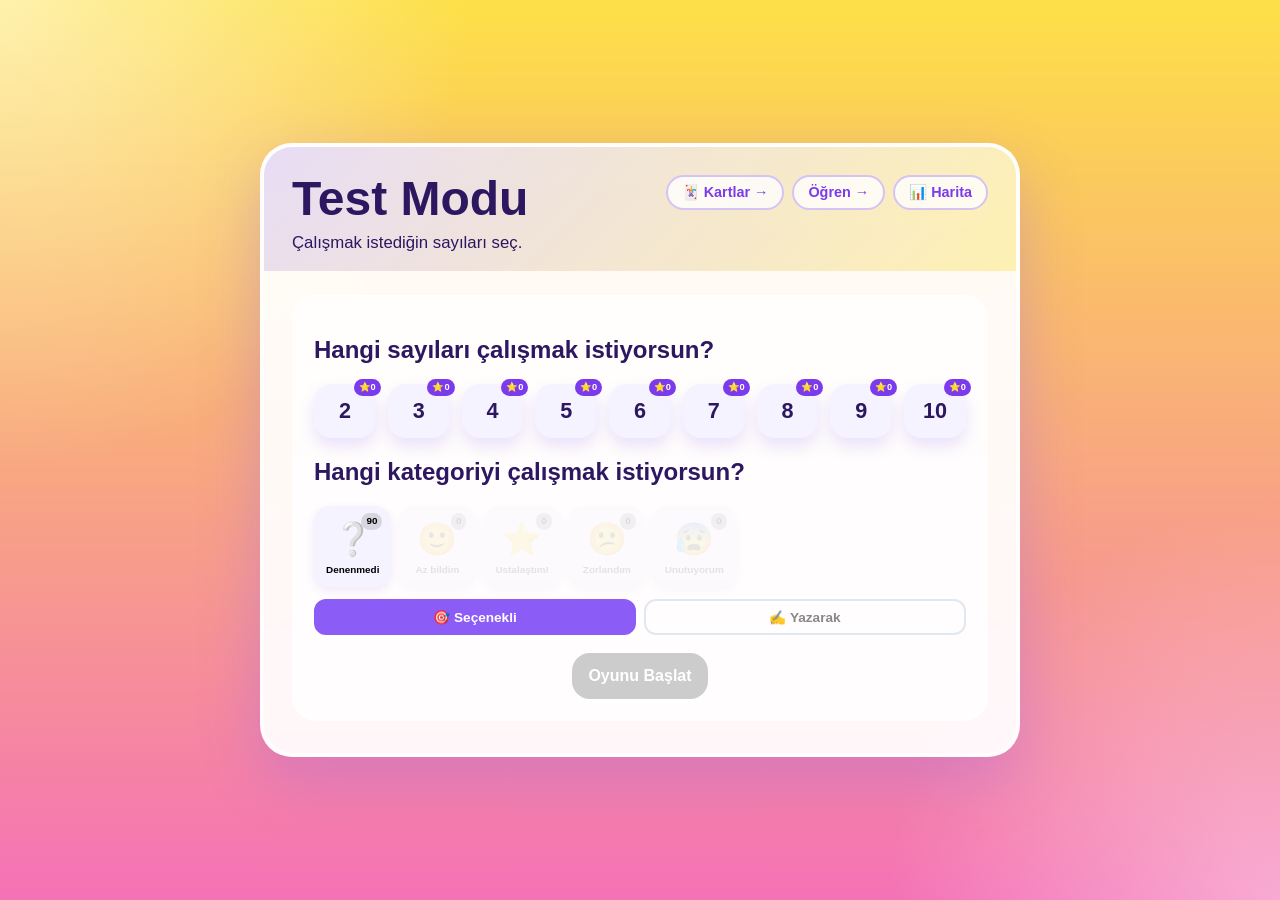
==== index.html @ b1fe1b0a "change order of nav." ====
<!DOCTYPE html>
<html lang="tr">
<head>
  <meta charset="UTF-8">
  <meta name="viewport" content="width=device-width, initial-scale=1.0">
  <title>Çarpım Tablosu</title>
  <style>
    :root {
      --bg-top: #fde047;
      --bg-bottom: #f472b6;
      --card: rgba(255, 255, 255, 0.93);
      --text: #2d1760;
      --accent: #8b5cf6;
      --accent-strong: #7c3aed;
      --success: #16a34a;
      --error: #dc2626;
      --shadow: 0 22px 60px rgba(139, 92, 246, 0.30);
    }

    * { box-sizing: border-box; }

    body {
      margin: 0;
      min-height: 100vh;
      font-family: "Trebuchet MS", "Comic Sans MS", sans-serif;
      color: var(--text);
      background:
        radial-gradient(circle at top left, rgba(255,255,255,0.55), transparent 30%),
        radial-gradient(circle at bottom right, rgba(255,255,255,0.4), transparent 25%),
        linear-gradient(180deg, var(--bg-top), var(--bg-bottom));
      display: grid;
      place-items: center;
      padding: 24px;
    }

    .game {
      width: min(100%, 760px);
      background: var(--card);
      border: 4px solid rgba(255,255,255,0.7);
      border-radius: 32px;
      box-shadow: var(--shadow);
      overflow: hidden;
      backdrop-filter: blur(8px);
    }

    .hero {
      padding: 28px 28px 18px;
      background: linear-gradient(135deg, rgba(139,92,246,0.20), rgba(253,224,71,0.38));
    }

    h1 { margin: 0; font-size: clamp(2rem, 4vw, 3rem); line-height: 1; }

    .subtitle { margin: 10px 0 0; font-size: 1.05rem; }

    .content { padding: 24px 28px 32px; display: grid; gap: 20px; }

    .panel {
      background: rgba(255,255,255,0.75);
      border-radius: 24px;
      padding: 22px;
      box-shadow: inset 0 1px 0 rgba(255,255,255,0.9);
    }

    .choices {
      display: grid;
      grid-template-columns: repeat(auto-fit, minmax(58px, 1fr));
      gap: 12px;
      margin-top: 16px;
    }

    button { font: inherit; }

    .number-btn, .primary-btn, .choice-btn {
      border: 0;
      border-radius: 18px;
      padding: 14px 16px;
      cursor: pointer;
      transition: transform 140ms ease, box-shadow 140ms ease, background 140ms ease;
    }

    .number-btn {
      background: #f5f3ff;
      color: var(--text);
      font-size: 1.35rem;
      font-weight: 700;
      box-shadow: 0 8px 16px rgba(139,92,246,0.18);
      position: relative;
    }
    .mbadge {
      position: absolute;
      top: -5px; right: -5px;
      background: #7c3aed;
      color: white;
      font-size: 0.58rem;
      font-weight: 800;
      border-radius: 999px;
      padding: 2px 5px;
      line-height: 1.4;
    }

    .number-btn:hover, .number-btn:focus-visible,
    .primary-btn:hover, .primary-btn:focus-visible {
      transform: translateY(-2px);
      box-shadow: 0 12px 24px rgba(139,92,246,0.22);
      outline: none;
    }

    .number-btn.active { background: var(--accent); color: white; }

    .primary-btn {
      background: var(--accent);
      color: white;
      font-weight: 700;
    }

    .primary-btn:disabled {
      background: #ccc;
      cursor: not-allowed;
      transform: none;
      box-shadow: none;
    }

    /* --- quiz top bar --- */
    .quiz-top {
      display: flex;
      justify-content: space-between;
      gap: 10px;
      flex-wrap: wrap;
      align-items: center;
    }

    .pill {
      background: #f5f3ff;
      border-radius: 999px;
      padding: 8px 14px;
      font-weight: 700;
    }

    .pill.timer-urgent { background: #ffd1d1; color: var(--error); }

    /* --- question --- */
    .question {
      font-size: clamp(2.4rem, 8vw, 4.4rem);
      text-align: center;
      font-weight: 800;
      margin: 18px 0 10px;
      letter-spacing: 0.04em;
    }

    /* --- multiple choice buttons --- */
    .mc-grid {
      display: grid;
      grid-template-columns: repeat(3, 1fr);
      gap: 14px;
      margin-top: 14px;
    }

    .choice-btn {
      background: #f5f3ff;
      color: var(--text);
      font-size: 1.6rem;
      font-weight: 800;
      text-align: center;
      box-shadow: 0 8px 20px rgba(139,92,246,0.15);
      padding: 22px 10px;
    }

    .choice-btn:hover:not(:disabled), .choice-btn:focus-visible:not(:disabled) {
      transform: translateY(-3px);
      box-shadow: 0 14px 28px rgba(139,92,246,0.22);
      outline: none;
      background: #ede9fe;
    }

    .choice-btn:disabled { cursor: default; }

    .choice-btn.correct { background: #dcfce7; color: #15803d; }
    .choice-btn.wrong   { background: #fee2e2; color: var(--error); }
    .choice-btn.reveal  { background: #dcfce7; color: #15803d; }

    /* --- feedback --- */
    .feedback {
      min-height: 2rem;
      text-align: center;
      font-size: 1.15rem;
      font-weight: 700;
      margin-top: 14px;
    }
    .feedback.success { color: var(--success); }
    .feedback.error   { color: var(--error); }

    /* --- summary --- */
    .summary { text-align: center; }
    .summary strong { font-size: 1.3rem; }

    .answer-row {
      display: flex;
      gap: 12px;
      flex-wrap: wrap;
      justify-content: center;
      margin-top: 18px;
    }

    /* ── emoji preset buttons ── */
    .emoji-presets {
      display: flex;
      flex-wrap: wrap;
      gap: 8px;
      margin-top: 14px;
    }
    .emoji-preset-btn {
      position: relative;
      border: 2px solid transparent;
      border-radius: 16px;
      padding: 12px 10px 9px;
      min-width: 76px;
      background: #f5f3ff;
      cursor: pointer;
      font-weight: 700;
      display: flex;
      flex-direction: column;
      align-items: center;
      gap: 0;
      transition: transform 130ms, border-color 130ms;
      box-shadow: 0 4px 10px rgba(139,92,246,0.12);
    }
    .emoji-preset-btn:not(:disabled):hover { transform: translateY(-2px); border-color: var(--accent); }
    .emoji-preset-btn:disabled { opacity: 0.35; cursor: not-allowed; }
    .emoji-preset-btn.active { background: var(--accent); color: white; }
    .preset-emoji { font-size: 2rem; line-height: 1.2; display: block; }
    .preset-label {
      font-size: 0.62rem;
      margin-top: 5px;
      text-align: center;
      line-height: 1.3;
      display: block;
    }
    .preset-count {
      position: absolute;
      top: 5px; right: 7px;
      font-size: 0.62rem;
      font-weight: 800;
      background: rgba(0,0,0,0.12);
      border-radius: 999px;
      padding: 1px 5px;
      line-height: 1.5;
    }

    .hidden { display: none; }

.hero-top {
      display: flex;
      justify-content: space-between;
      align-items: flex-start;
      gap: 12px;
    }

    @media (max-width: 640px) {
      body { padding: 12px; }
      .hero, .content { padding-left: 14px; padding-right: 14px; }
      .hero { padding-top: 18px; padding-bottom: 12px; }
      .panel { padding: 14px; }
      .mc-grid { gap: 8px; }
      .choice-btn { font-size: 1.2rem; padding: 14px 6px; }
      .pill { padding: 6px 10px; font-size: 0.85rem; }
      .question { margin: 12px 0 8px; }

    }

    @media (max-width: 400px) {
      .hero-top { flex-wrap: wrap; gap: 8px; }
      h1 { font-size: 1.8rem; }
      .choice-btn { font-size: 1rem; padding: 12px 4px; }
      .number-btn { font-size: 1.1rem; padding: 11px 10px; }
    }

    .input-mode-bar { display: flex; gap: 8px; margin-top: 12px; }
    .mode-btn {
      flex: 1; padding: 8px 10px; border: 2px solid #e2e8f0; border-radius: 12px;
      background: transparent; font: inherit; font-size: 0.85rem; font-weight: 700;
      color: #888; cursor: pointer;
      transition: border-color 130ms, color 130ms, background 130ms;
    }
    .mode-btn:hover  { border-color: var(--accent); color: var(--accent); }
    .mode-btn.active { border-color: var(--accent); color: #fff; background: var(--accent); }

    .number-entry { display: flex; gap: 10px; margin-top: 14px; justify-content: center; align-items: center; }
    .number-entry.hidden { display: none; }
    .answer-input {
      width: 110px; font: inherit; font-size: 2rem; font-weight: 800;
      text-align: center; border: 3px solid #e2e8f0; border-radius: 16px;
      padding: 12px 8px; outline: none; transition: border-color 130ms;
    }
    .answer-input:focus   { border-color: var(--accent); }
    .answer-input.correct { border-color: #16a34a; background: #dcfce7; color: #15803d; }
    .answer-input.wrong   { border-color: #dc2626; background: #fee2e2; color: #dc2626; }
  </style>
</head>
<body>
  <main class="game">
    <section class="hero">
      <div class="hero-top">
        <h1>Test Modu</h1>
        <div style="display:flex;gap:8px">
          <a href="flashcard.html" style="font:inherit;font-size:0.9rem;font-weight:700;color:#7c3aed;background:rgba(255,255,255,0.78);border:2px solid rgba(139,92,246,0.35);border-radius:999px;padding:7px 14px;text-decoration:none;white-space:nowrap;">🃏 Kartlar →</a>
          <a href="learn.html"     style="font:inherit;font-size:0.9rem;font-weight:700;color:#7c3aed;background:rgba(255,255,255,0.78);border:2px solid rgba(139,92,246,0.35);border-radius:999px;padding:7px 14px;text-decoration:none;white-space:nowrap;">Öğren →</a>
          <a href="dashboard.html" style="font:inherit;font-size:0.9rem;font-weight:700;color:#7c3aed;background:rgba(255,255,255,0.78);border:2px solid rgba(139,92,246,0.35);border-radius:999px;padding:7px 14px;text-decoration:none;white-space:nowrap;">📊 Harita</a>
        </div>
      </div>
      <p class="subtitle">Çalışmak istediğin sayıları seç.</p>
    </section>

    <section class="content">
      <!-- Setup -->
      <section class="panel" id="setup-panel">
        <h2>Hangi sayıları çalışmak istiyorsun?</h2>
        <div class="choices" id="number-choices" aria-label="2'den 10'a kadar sayılar"></div>
        <h2>Hangi kategoriyi çalışmak istiyorsun?</h2>
        <div class="emoji-presets" id="emoji-presets"></div>
        <div class="input-mode-bar">
          <button class="mode-btn active" id="mode-mc"   type="button">🎯 Seçenekli</button>
          <button class="mode-btn"        id="mode-type" type="button">✍️ Yazarak</button>
        </div>
        <div class="answer-row">
          <button class="primary-btn" id="start-btn" type="button" disabled>Oyunu Başlat</button>
        </div>
      </section>

      <!-- Quiz -->
      <section class="panel hidden" id="quiz-panel">
        <div class="quiz-top">
          <div class="pill" id="timer-pill">⏱ 60s</div>
          <div class="pill" id="answered-pill">Cevaplanan: 0</div>
          <div class="pill" id="score-pill">Puan: 0</div>
        </div>

        <div class="question" id="question-text"></div>

        <div class="mc-grid" id="mc-grid"></div>
        <div class="number-entry hidden" id="number-entry">
          <input type="number" id="answer-input" class="answer-input" min="1" max="100" autocomplete="off">
          <button type="button" class="primary-btn" id="submit-answer-btn">Gönder →</button>
        </div>

        <div class="feedback" id="feedback"></div>
      </section>

      <!-- Summary -->
      <section class="panel summary hidden" id="summary-panel">
        <p><strong id="summary-text"></strong></p>
        <p id="summary-detail"></p>
        <div class="answer-row">
          <button class="primary-btn" id="play-again-btn" type="button">Tekrar Oyna</button>
        </div>
      </section>
    </section>
  </main>

  <script>
    const numberChoices  = document.getElementById("number-choices");
    const startButton    = document.getElementById("start-btn");
    const playAgainButton = document.getElementById("play-again-btn");
    const setupPanel     = document.getElementById("setup-panel");
    const quizPanel      = document.getElementById("quiz-panel");
    const summaryPanel   = document.getElementById("summary-panel");
    const timerPill      = document.getElementById("timer-pill");
    const answeredPill   = document.getElementById("answered-pill");
    const scorePill      = document.getElementById("score-pill");
    const questionText   = document.getElementById("question-text");
    const mcGrid         = document.getElementById("mc-grid");
    const feedback       = document.getElementById("feedback");
    const summaryText     = document.getElementById("summary-text");
    const summaryDetail   = document.getElementById("summary-detail");
    const modeMC          = document.getElementById("mode-mc");
    const modeType        = document.getElementById("mode-type");
    const numberEntry     = document.getElementById("number-entry");
    const answerInput     = document.getElementById("answer-input");
    const submitAnswerBtn = document.getElementById("submit-answer-btn");

    const STORAGE_KEY = "multiply_exam_states";
    const STATE_EMOJI  = { n: "❔", lg: "🙂", dg: "⭐", or: "😕", rd: "😰" };
    const STATE_LABEL  = { n: "Denenmedi", lg: "Az bildim", dg: "Ustalaştım!", or: "Zorlandım", rd: "Unutuyorum" };
    function loadData() {
      try { return JSON.parse(localStorage.getItem(STORAGE_KEY)) || {}; }
      catch { return {}; }
    }
    function saveData(d) { localStorage.setItem(STORAGE_KEY, JSON.stringify(d)); }
    function stateKey(n, m) { return `${n}_${m}`; }
    function getState(d, n, m) { return d[stateKey(n, m)] || "n"; }
    function nextState(current, isCorrect) {
      if (isCorrect) {
        if (current === "dg") return "dg";
        if (current === "lg") return "dg";
        return "lg";
      } else {
        if (current === "or" || current === "rd") return "rd";
        return "or";
      }
    }

    const TIME_PER_QUESTION = 3;
    const selectedNumbers = new Set();
    let filterStates = new Set();
    let answered = 0;
    let correct = 0;
    let timeLeft = 0;
    let timerInterval = null;
    let examActive = false;
    let locked = false;
    let questionPool = [];
    let sessionFacts = [];
    let sessionCorrectKeys = new Set();
    let currentQuestion = null;
    let inputMode = "mc";

    function masteredCount() {
      const d = loadData();
      let c = 0;
      for (let n = 2; n <= 10; n++)
        for (let m = 1; m <= 10; m++)
          if (getState(d, n, m) === "dg") c++;
      return c;
    }

    function updateScorePill() {
      scorePill.textContent = `⭐ ${sessionCorrectKeys.size} / ${sessionFacts.length}`;
    }

    // ── setup buttons ────────────────────────────────────────────────────────

    function buildChoiceButtons() {
      numberChoices.innerHTML = "";
      const d = loadData();
      for (let n = 2; n <= 10; n++) {
        const btn = document.createElement("button");
        btn.type = "button";
        btn.className = "number-btn";
        btn.dataset.number = n;

        let mastered = 0;
        for (let m = 1; m <= 10; m++)
          if (getState(d, n, m) === "dg") mastered++;

        btn.appendChild(document.createTextNode(n));
        const badge = document.createElement("span");
        badge.className = "mbadge";
        badge.textContent = `⭐${mastered}`;
        btn.appendChild(badge);

        btn.addEventListener("click", () => {
          if (selectedNumbers.has(n)) selectedNumbers.delete(n);
          else selectedNumbers.add(n);
          btn.classList.toggle("active", selectedNumbers.has(n));
          startButton.disabled = selectedNumbers.size === 0 && filterStates.size === 0;
          buildEmojiPresets();
        });
        numberChoices.appendChild(btn);
      }
    }

    function buildEmojiPresets() {
      const container = document.getElementById("emoji-presets");
      const d = loadData();
      container.innerHTML = "";
      const numsToCount = selectedNumbers.size > 0 ? [...selectedNumbers] : [2,3,4,5,6,7,8,9,10];
      ["n","lg","dg","or","rd"].forEach(state => {
        let count = 0;
        for (const n of numsToCount)
          for (let m = 1; m <= 10; m++)
            if (getState(d, n, m) === state) count++;
        const btn = document.createElement("button");
        btn.type = "button";
        btn.className = "emoji-preset-btn";
        btn.disabled = count === 0;
        if (filterStates.has(state)) btn.classList.add("active");
        btn.innerHTML = `<span class="preset-count">${count}</span><span class="preset-emoji">${STATE_EMOJI[state]}</span><span class="preset-label">${STATE_LABEL[state]}</span>`;
        btn.addEventListener("click", () => {
          if (filterStates.has(state)) filterStates.delete(state);
          else filterStates.add(state);
          startButton.disabled = selectedNumbers.size === 0 && filterStates.size === 0;
          buildEmojiPresets();
        });
        container.appendChild(btn);
      });
    }

    // ── question helpers ─────────────────────────────────────────────────────

    function shuffle(arr) {
      const a = [...arr];
      for (let i = a.length - 1; i > 0; i--) {
        const j = Math.floor(Math.random() * (i + 1));
        [a[i], a[j]] = [a[j], a[i]];
      }
      return a;
    }

    function buildPool() {
      const d = loadData();
      const pool = [];
      for (let n = 2; n <= 10; n++) {
        if (selectedNumbers.size > 0 && !selectedNumbers.has(n)) continue;
        for (let m = 1; m <= 10; m++) {
          const st = getState(d, n, m);
          if (filterStates.size > 0 && !filterStates.has(st)) continue;
          pool.push({ factorA: n, factorB: m, answer: n * m });
        }
      }
      return shuffle(pool);
    }

    function generateChoices(correct) {
      const offsets = shuffle([-7,-6,-5,-4,-3,-2,-1,1,2,3,4,5,6,7]);
      const wrong = [];
      for (const offset of offsets) {
        const candidate = correct + offset;
        if (candidate > 0 && candidate !== correct && !wrong.includes(candidate)) {
          wrong.push(candidate);
          if (wrong.length === 2) break;
        }
      }
      return shuffle([correct, ...wrong]);
    }

    function nextQuestion() {
      if (!examActive) return;

      if (questionPool.length === 0) {
        endGame(true);
        return;
      }

      locked = false;
      feedback.textContent = "";
      feedback.className = "feedback";

      const idx = Math.floor(Math.random() * questionPool.length);
      currentQuestion = questionPool[idx];

      questionText.textContent = `${currentQuestion.factorA} × ${currentQuestion.factorB} = ?`;

      if (inputMode === "mc") {
        numberEntry.classList.add("hidden");
        mcGrid.classList.remove("hidden");
        const choices = generateChoices(currentQuestion.answer);
        mcGrid.innerHTML = "";
        choices.forEach(value => {
          const btn = document.createElement("button");
          btn.type = "button";
          btn.className = "choice-btn";
          btn.textContent = value;
          btn.addEventListener("click", () => handleChoice(btn, value));
          mcGrid.appendChild(btn);
        });
      } else {
        mcGrid.classList.add("hidden");
        numberEntry.classList.remove("hidden");
        answerInput.value = "";
        answerInput.className = "answer-input";
        answerInput.disabled = false;
        submitAnswerBtn.disabled = false;
        answerInput.focus();
      }
    }

    // ── answer handling ──────────────────────────────────────────────────────

    function submitAnswer() {
      const val = parseInt(answerInput.value, 10);
      if (isNaN(val) || answerInput.disabled) return;
      handleChoice(null, val);
    }
    submitAnswerBtn.addEventListener("click", submitAnswer);
    answerInput.addEventListener("keydown", e => { if (e.key === "Enter") submitAnswer(); });

    function playVictory() {
      const ctx    = new (window.AudioContext || window.webkitAudioContext)();
      const master = ctx.createGain();
      master.connect(ctx.destination);
      [261.63, 329.63, 392.00, 523.25].forEach((freq, i) => {
        const osc = ctx.createOscillator(), gain = ctx.createGain();
        osc.type = "sine"; osc.frequency.value = freq;
        osc.connect(gain); gain.connect(master);
        const t = ctx.currentTime + i * 0.13;
        gain.gain.setValueAtTime(0.28, t);
        gain.gain.exponentialRampToValueAtTime(0.001, t + 0.35);
        osc.start(t); osc.stop(t + 0.35);
      });
      [523.25, 659.25, 783.99].forEach(freq => {
        const osc = ctx.createOscillator(), gain = ctx.createGain();
        osc.type = "sine"; osc.frequency.value = freq;
        osc.connect(gain); gain.connect(master);
        const t = ctx.currentTime + 4 * 0.13;
        gain.gain.setValueAtTime(0.2, t);
        gain.gain.exponentialRampToValueAtTime(0.001, t + 0.9);
        osc.start(t); osc.stop(t + 0.9);
      });
    }

    function launchConfetti() {
      const canvas = document.createElement("canvas");
      canvas.style.cssText =
        "position:fixed;top:0;left:0;width:100%;height:100%;pointer-events:none;z-index:9999;";
      document.body.appendChild(canvas);
      canvas.width = window.innerWidth; canvas.height = window.innerHeight;
      const c = canvas.getContext("2d");
      const colors = ["#ff7a59","#ffd700","#ff4081","#7c4dff","#00bcd4","#ff9800","#2eaa82"];
      const particles = Array.from({ length: 140 }, () => ({
        x: Math.random() * canvas.width, y: -10 - Math.random() * 60,
        vx: (Math.random() - 0.5) * 5, vy: Math.random() * 3 + 2,
        color: colors[Math.floor(Math.random() * colors.length)],
        w: Math.random() * 10 + 5, h: Math.random() * 5 + 3,
        angle: Math.random() * Math.PI * 2, spin: (Math.random() - 0.5) * 0.18,
      }));
      const duration = 3200; let start = null;
      function frame(ts) {
        if (!start) start = ts;
        const elapsed = ts - start;
        c.clearRect(0, 0, canvas.width, canvas.height);
        particles.forEach(p => {
          p.x += p.vx; p.y += p.vy; p.vy += 0.06; p.angle += p.spin;
          c.save(); c.translate(p.x, p.y); c.rotate(p.angle);
          c.globalAlpha = Math.max(0, 1 - elapsed / duration);
          c.fillStyle = p.color;
          c.fillRect(-p.w / 2, -p.h / 2, p.w, p.h);
          c.restore();
        });
        if (elapsed < duration) requestAnimationFrame(frame);
        else canvas.remove();
      }
      requestAnimationFrame(frame);
    }

    function playFeedback(correct) {
      const ctx  = new (window.AudioContext || window.webkitAudioContext)();
      const gain = ctx.createGain();
      gain.connect(ctx.destination);

      if (correct) {
        // two ascending sine tones
        [523, 784].forEach((freq, i) => {
          const osc = ctx.createOscillator();
          osc.type = "sine";
          osc.frequency.value = freq;
          osc.connect(gain);
          gain.gain.setValueAtTime(0.25, ctx.currentTime + i * 0.12);
          gain.gain.exponentialRampToValueAtTime(0.001, ctx.currentTime + i * 0.12 + 0.22);
          osc.start(ctx.currentTime + i * 0.12);
          osc.stop(ctx.currentTime + i * 0.12 + 0.22);
        });
      } else {
        // descending sawtooth buzz
        const osc = ctx.createOscillator();
        osc.type = "sawtooth";
        osc.frequency.setValueAtTime(280, ctx.currentTime);
        osc.frequency.exponentialRampToValueAtTime(140, ctx.currentTime + 0.35);
        osc.connect(gain);
        gain.gain.setValueAtTime(0.18, ctx.currentTime);
        gain.gain.exponentialRampToValueAtTime(0.001, ctx.currentTime + 0.35);
        osc.start(ctx.currentTime);
        osc.stop(ctx.currentTime + 0.35);
      }
    }

    function handleChoice(btn, value) {
      if (!examActive || locked) return;
      locked = true;
      answered++;

      const allBtns = mcGrid.querySelectorAll(".choice-btn");
      if (inputMode === "mc") allBtns.forEach(b => b.disabled = true);
      else { answerInput.disabled = true; submitAnswerBtn.disabled = true; }

      const _d       = loadData();
      const _prev    = getState(_d, currentQuestion.factorA, currentQuestion.factorB);
      const _correct = value === currentQuestion.answer;
      const _next    = nextState(_prev, _correct);
      _d[stateKey(currentQuestion.factorA, currentQuestion.factorB)] = _next;
      saveData(_d);

      if (_correct) {
        correct++;
        sessionCorrectKeys.add(stateKey(currentQuestion.factorA, currentQuestion.factorB));
        questionPool = questionPool.filter(q => q !== currentQuestion);
        playFeedback(true);
        if (btn) btn.classList.add("correct");
        else answerInput.classList.add("correct");
        feedback.textContent = "Doğru!";
        feedback.className = "feedback success";
      } else {
        playFeedback(false);
        if (btn) {
          btn.classList.add("wrong");
          allBtns.forEach(b => {
            if (Number(b.textContent) === currentQuestion.answer) b.classList.add("reveal");
          });
        } else {
          answerInput.classList.add("wrong");
          answerInput.value = currentQuestion.answer;
        }
        feedback.textContent = `Yanlış! Doğru cevap: ${currentQuestion.answer}.`;
        feedback.className = "feedback error";
      }

      answeredPill.textContent = `Cevaplanan: ${answered}`;
      updateScorePill();

      if (_correct && questionPool.length === 0) {
        clearInterval(timerInterval);
        timerInterval = null;
        setTimeout(() => endGame(true), 900);
      } else {
        setTimeout(nextQuestion, 900);
      }
    }

    // ── timer ────────────────────────────────────────────────────────────────

    function startTimer() {
      updateTimerDisplay();
      clearInterval(timerInterval);
      timerInterval = setInterval(() => {
        timeLeft--;
        updateTimerDisplay();
        if (timeLeft <= 0) endGame(false);
      }, 1000);
    }

    function updateTimerDisplay() {
      timerPill.textContent = `⏱ ${Math.max(0, timeLeft)}s`;
      timerPill.classList.toggle("timer-urgent", timeLeft <= 10);
    }

    // ── game flow ────────────────────────────────────────────────────────────

    function startGame() {
      answered = 0;
      correct = 0;
      examActive = true;
      locked = false;
      questionPool = buildPool();
      sessionFacts = [...questionPool];
      sessionCorrectKeys = new Set();
      timeLeft = sessionFacts.length * TIME_PER_QUESTION;

      setupPanel.classList.add("hidden");
      summaryPanel.classList.add("hidden");
      quizPanel.classList.remove("hidden");

      updateScorePill();
      answeredPill.textContent = "Cevaplanan: 0";

      startTimer();
      nextQuestion();
    }

    function endGame(cleared = false) {
      if (!examActive && !cleared) return;
      examActive = false;
      clearInterval(timerInterval);
      timerInterval = null;
      locked = true;

      quizPanel.classList.add("hidden");
      summaryPanel.classList.remove("hidden");

      const sessionScore = sessionCorrectKeys.size;
      const total = sessionFacts.length;
      const wrong = answered - correct;
      summaryText.textContent = cleared
        ? `Tebrikler! ⭐ ${sessionScore} / ${total} doğru yaptın!`
        : `Süre doldu! ⭐ ${sessionScore} / ${total} doğru yaptın.`;
      summaryDetail.textContent =
        `${answered} soruyu cevapladın: ` +
        `${correct} doğru, ${wrong} yanlış.`;

      if (cleared) {
        playVictory();
        launchConfetti();
      }
    }

    modeMC  .addEventListener("click", () => { inputMode = "mc";   modeMC.classList.add("active");   modeType.classList.remove("active"); });
    modeType.addEventListener("click", () => { inputMode = "type"; modeType.classList.add("active"); modeMC.classList.remove("active");   });

    startButton.addEventListener("click", startGame);
    playAgainButton.addEventListener("click", () => {
      summaryPanel.classList.add("hidden");
      setupPanel.classList.remove("hidden");
      selectedNumbers.clear();
      filterStates.clear();
      startButton.disabled = true;
      buildChoiceButtons();
      buildEmojiPresets();
    });

    buildChoiceButtons();
    buildEmojiPresets();
  </script>
</body>
</html>
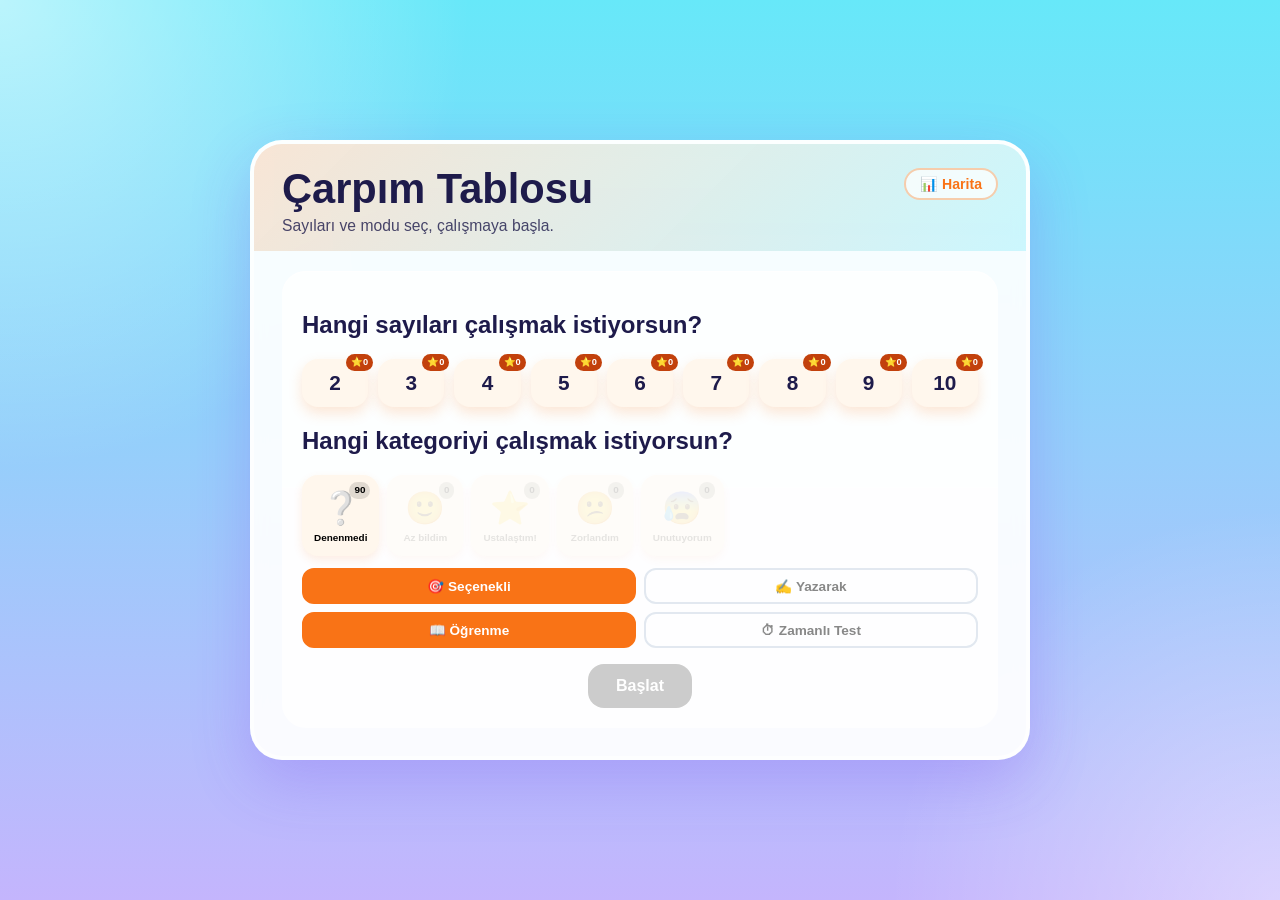
==== commit 32c0ac1e: "merge into single page" ====
--- a/index.html
+++ b/index.html
@@ -6,15 +6,14 @@
   <title>Çarpım Tablosu</title>
   <style>
     :root {
-      --bg-top: #fde047;
-      --bg-bottom: #f472b6;
-      --card: rgba(255, 255, 255, 0.93);
-      --text: #2d1760;
-      --accent: #8b5cf6;
-      --accent-strong: #7c3aed;
+      --bg-top: #67e8f9;
+      --bg-bottom: #c4b5fd;
+      --card: rgba(255,255,255,0.93);
+      --text: #1e1b4b;
+      --accent: #f97316;
+      --shadow: 0 22px 60px rgba(124,58,237,0.24);
       --success: #16a34a;
       --error: #dc2626;
-      --shadow: 0 22px 60px rgba(139, 92, 246, 0.30);
     }
 
     * { box-sizing: border-box; }
@@ -30,11 +29,13 @@
         linear-gradient(180deg, var(--bg-top), var(--bg-bottom));
       display: grid;
       place-items: center;
-      padding: 24px;
+      padding: 16px;
+      overflow-x: hidden;
     }
 
     .game {
-      width: min(100%, 760px);
+      width: min(100%, 780px);
+      max-width: 100%;
       background: var(--card);
       border: 4px solid rgba(255,255,255,0.7);
       border-radius: 32px;
@@ -44,235 +45,146 @@
     }
 
     .hero {
-      padding: 28px 28px 18px;
-      background: linear-gradient(135deg, rgba(139,92,246,0.20), rgba(253,224,71,0.38));
-    }
-
-    h1 { margin: 0; font-size: clamp(2rem, 4vw, 3rem); line-height: 1; }
-
-    .subtitle { margin: 10px 0 0; font-size: 1.05rem; }
-
-    .content { padding: 24px 28px 32px; display: grid; gap: 20px; }
+      padding: 24px 28px 16px;
+      background: linear-gradient(135deg, rgba(249,115,22,0.18), rgba(103,232,249,0.30));
+    }
+    .hero-top {
+      display: flex;
+      justify-content: space-between;
+      align-items: flex-start;
+      gap: 12px;
+    }
+    h1 { margin: 0; font-size: clamp(1.8rem, 4vw, 2.6rem); line-height: 1; }
+    .subtitle { margin: 8px 0 0; font-size: 0.98rem; opacity: 0.8; }
+    .nav-link {
+      font: inherit; font-size: 0.88rem; font-weight: 700;
+      color: var(--accent); background: rgba(255,255,255,0.75);
+      border: 2px solid rgba(249,115,22,0.35); border-radius: 999px;
+      padding: 6px 14px; text-decoration: none; white-space: nowrap;
+      transition: background 140ms;
+    }
+    .nav-link:hover { background: white; }
+
+    .content { padding: 20px 28px 28px; display: grid; gap: 16px; }
 
     .panel {
-      background: rgba(255,255,255,0.75);
+      background: rgba(255,255,255,0.78);
       border-radius: 24px;
-      padding: 22px;
+      padding: 20px;
       box-shadow: inset 0 1px 0 rgba(255,255,255,0.9);
     }
 
-    .choices {
+    .number-grid {
       display: grid;
       grid-template-columns: repeat(auto-fit, minmax(58px, 1fr));
-      gap: 12px;
-      margin-top: 16px;
-    }
-
+      gap: 10px;
+      margin-top: 14px;
+    }
     button { font: inherit; }
-
-    .number-btn, .primary-btn, .choice-btn {
-      border: 0;
-      border-radius: 18px;
-      padding: 14px 16px;
-      cursor: pointer;
-      transition: transform 140ms ease, box-shadow 140ms ease, background 140ms ease;
-    }
-
     .number-btn {
-      background: #f5f3ff;
-      color: var(--text);
-      font-size: 1.35rem;
-      font-weight: 700;
-      box-shadow: 0 8px 16px rgba(139,92,246,0.18);
-      position: relative;
-    }
+      border: 0; border-radius: 16px; padding: 12px 8px;
+      font-size: 1.3rem; font-weight: 700; background: #fff7ed;
+      color: var(--text); cursor: pointer; position: relative;
+      box-shadow: 0 6px 14px rgba(249,115,22,0.18);
+      transition: transform 130ms, box-shadow 130ms, background 130ms;
+    }
+    .number-btn:hover { transform: translateY(-2px); }
+    .number-btn.active { background: var(--accent); color: white; }
     .mbadge {
-      position: absolute;
-      top: -5px; right: -5px;
-      background: #7c3aed;
-      color: white;
-      font-size: 0.58rem;
-      font-weight: 800;
-      border-radius: 999px;
-      padding: 2px 5px;
-      line-height: 1.4;
-    }
-
-    .number-btn:hover, .number-btn:focus-visible,
-    .primary-btn:hover, .primary-btn:focus-visible {
-      transform: translateY(-2px);
-      box-shadow: 0 12px 24px rgba(139,92,246,0.22);
-      outline: none;
-    }
-
-    .number-btn.active { background: var(--accent); color: white; }
+      position: absolute; top: -5px; right: -5px;
+      background: #c2410c; color: white; font-size: 0.58rem;
+      font-weight: 800; border-radius: 999px; padding: 2px 5px; line-height: 1.4;
+    }
 
     .primary-btn {
-      background: var(--accent);
-      color: white;
-      font-weight: 700;
-    }
-
-    .primary-btn:disabled {
-      background: #ccc;
-      cursor: not-allowed;
-      transform: none;
-      box-shadow: none;
-    }
-
-    /* --- quiz top bar --- */
+      border: 0; border-radius: 16px; padding: 13px 28px;
+      background: var(--accent); color: white; font-weight: 700; cursor: pointer;
+      transition: transform 130ms, box-shadow 130ms;
+    }
+    .primary-btn:hover { transform: translateY(-2px); box-shadow: 0 10px 22px rgba(30,60,80,0.16); }
+    .primary-btn:disabled { background: #ccc; cursor: not-allowed; transform: none; box-shadow: none; }
+
+    .answer-row {
+      display: flex; gap: 12px; flex-wrap: wrap;
+      justify-content: center; margin-top: 16px;
+    }
+
+    .mult-table {
+      display: grid;
+      grid-template-columns: repeat(10, 1fr);
+      gap: 5px;
+      margin: 12px 0 16px;
+    }
+    .trow {
+      display: flex; flex-direction: column; align-items: center; justify-content: center;
+      gap: 2px; border-radius: 10px; padding: 7px 2px;
+      font-size: 0.95rem; font-weight: 800; background: #fff7ed; color: var(--text);
+      border: 3px solid transparent; transition: border-color 200ms; min-width: 0; overflow: hidden;
+    }
+    .trow.current { border-color: var(--accent); }
+    .trow-emoji { font-size: 1.2rem; line-height: 1; }
+
     .quiz-top {
-      display: flex;
-      justify-content: space-between;
-      gap: 10px;
-      flex-wrap: wrap;
-      align-items: center;
-    }
-
+      display: flex; justify-content: space-between; gap: 10px;
+      flex-wrap: wrap; align-items: center; margin-bottom: 4px;
+    }
     .pill {
-      background: #f5f3ff;
-      border-radius: 999px;
-      padding: 8px 14px;
-      font-weight: 700;
-    }
-
+      background: #fef3c7; border-radius: 999px;
+      padding: 7px 14px; font-weight: 700; font-size: 0.9rem;
+    }
     .pill.timer-urgent { background: #ffd1d1; color: var(--error); }
 
-    /* --- question --- */
     .question {
-      font-size: clamp(2.4rem, 8vw, 4.4rem);
-      text-align: center;
-      font-weight: 800;
-      margin: 18px 0 10px;
-      letter-spacing: 0.04em;
-    }
-
-    /* --- multiple choice buttons --- */
-    .mc-grid {
-      display: grid;
-      grid-template-columns: repeat(3, 1fr);
-      gap: 14px;
-      margin-top: 14px;
-    }
-
+      font-size: clamp(2.2rem, 7vw, 3.8rem);
+      text-align: center; font-weight: 800;
+      margin: 4px 0 10px; letter-spacing: 0.04em;
+    }
+    .mc-grid { display: grid; grid-template-columns: repeat(3, 1fr); gap: 12px; }
     .choice-btn {
-      background: #f5f3ff;
-      color: var(--text);
-      font-size: 1.6rem;
-      font-weight: 800;
-      text-align: center;
-      box-shadow: 0 8px 20px rgba(139,92,246,0.15);
-      padding: 22px 10px;
-    }
-
-    .choice-btn:hover:not(:disabled), .choice-btn:focus-visible:not(:disabled) {
-      transform: translateY(-3px);
-      box-shadow: 0 14px 28px rgba(139,92,246,0.22);
-      outline: none;
-      background: #ede9fe;
-    }
-
+      border: 0; border-radius: 16px; padding: 20px 8px;
+      background: #fff7ed; color: var(--text);
+      font-size: 1.55rem; font-weight: 800; text-align: center;
+      box-shadow: 0 7px 18px rgba(249,115,22,0.16); cursor: pointer;
+      transition: transform 130ms, box-shadow 130ms, background 130ms;
+    }
+    .choice-btn:hover:not(:disabled) { transform: translateY(-3px); background: #fed7aa; }
     .choice-btn:disabled { cursor: default; }
-
     .choice-btn.correct { background: #dcfce7; color: #15803d; }
-    .choice-btn.wrong   { background: #fee2e2; color: var(--error); }
+    .choice-btn.wrong   { background: #ffcdd2; color: #c62828; }
     .choice-btn.reveal  { background: #dcfce7; color: #15803d; }
 
-    /* --- feedback --- */
     .feedback {
-      min-height: 2rem;
-      text-align: center;
-      font-size: 1.15rem;
-      font-weight: 700;
-      margin-top: 14px;
-    }
-    .feedback.success { color: var(--success); }
-    .feedback.error   { color: var(--error); }
-
-    /* --- summary --- */
+      min-height: 1.8rem; text-align: center;
+      font-size: 1.1rem; font-weight: 700; margin-top: 12px;
+    }
+    .feedback.ok  { color: #15803d; }
+    .feedback.err { color: #c62828; }
+
     .summary { text-align: center; }
-    .summary strong { font-size: 1.3rem; }
-
-    .answer-row {
-      display: flex;
-      gap: 12px;
-      flex-wrap: wrap;
-      justify-content: center;
-      margin-top: 18px;
-    }
-
-    /* ── emoji preset buttons ── */
-    .emoji-presets {
-      display: flex;
-      flex-wrap: wrap;
-      gap: 8px;
-      margin-top: 14px;
-    }
+    .summary strong { font-size: 1.25rem; }
+    .summary p { margin: 8px 0; }
+
+    .emoji-presets { display: flex; flex-wrap: wrap; gap: 8px; margin-top: 14px; }
     .emoji-preset-btn {
-      position: relative;
-      border: 2px solid transparent;
-      border-radius: 16px;
-      padding: 12px 10px 9px;
-      min-width: 76px;
-      background: #f5f3ff;
-      cursor: pointer;
-      font-weight: 700;
-      display: flex;
-      flex-direction: column;
-      align-items: center;
-      gap: 0;
-      transition: transform 130ms, border-color 130ms;
-      box-shadow: 0 4px 10px rgba(139,92,246,0.12);
+      position: relative; border: 2px solid transparent; border-radius: 16px;
+      padding: 12px 10px 9px; min-width: 76px; background: #fff7ed; cursor: pointer;
+      font-weight: 700; display: flex; flex-direction: column; align-items: center;
+      gap: 0; transition: transform 130ms, border-color 130ms;
+      box-shadow: 0 4px 10px rgba(249,115,22,0.12);
     }
     .emoji-preset-btn:not(:disabled):hover { transform: translateY(-2px); border-color: var(--accent); }
     .emoji-preset-btn:disabled { opacity: 0.35; cursor: not-allowed; }
     .emoji-preset-btn.active { background: var(--accent); color: white; }
     .preset-emoji { font-size: 2rem; line-height: 1.2; display: block; }
-    .preset-label {
-      font-size: 0.62rem;
-      margin-top: 5px;
-      text-align: center;
-      line-height: 1.3;
-      display: block;
-    }
+    .preset-label { font-size: 0.62rem; margin-top: 5px; text-align: center; line-height: 1.3; display: block; }
     .preset-count {
-      position: absolute;
-      top: 5px; right: 7px;
-      font-size: 0.62rem;
-      font-weight: 800;
-      background: rgba(0,0,0,0.12);
-      border-radius: 999px;
-      padding: 1px 5px;
-      line-height: 1.5;
+      position: absolute; top: 5px; right: 7px;
+      font-size: 0.62rem; font-weight: 800;
+      background: rgba(0,0,0,0.12); border-radius: 999px;
+      padding: 1px 5px; line-height: 1.5;
     }
 
     .hidden { display: none; }
-
-.hero-top {
-      display: flex;
-      justify-content: space-between;
-      align-items: flex-start;
-      gap: 12px;
-    }
-
-    @media (max-width: 640px) {
-      body { padding: 12px; }
-      .hero, .content { padding-left: 14px; padding-right: 14px; }
-      .hero { padding-top: 18px; padding-bottom: 12px; }
-      .panel { padding: 14px; }
-      .mc-grid { gap: 8px; }
-      .choice-btn { font-size: 1.2rem; padding: 14px 6px; }
-      .pill { padding: 6px 10px; font-size: 0.85rem; }
-      .question { margin: 12px 0 8px; }
-
-    }
-
-    @media (max-width: 400px) {
-      .hero-top { flex-wrap: wrap; gap: 8px; }
-      h1 { font-size: 1.8rem; }
-      .choice-btn { font-size: 1rem; padding: 12px 4px; }
-      .number-btn { font-size: 1.1rem; padding: 11px 10px; }
-    }
 
     .input-mode-bar { display: flex; gap: 8px; margin-top: 12px; }
     .mode-btn {
@@ -294,508 +206,590 @@
     .answer-input:focus   { border-color: var(--accent); }
     .answer-input.correct { border-color: #16a34a; background: #dcfce7; color: #15803d; }
     .answer-input.wrong   { border-color: #dc2626; background: #fee2e2; color: #dc2626; }
+
+    @media (max-width: 600px) {
+      body { padding: 10px; }
+      .hero { padding: 16px 12px 10px; }
+      .content { padding: 10px 10px 16px; }
+      .panel { padding: 12px; }
+      .mc-grid { gap: 8px; }
+      .choice-btn { font-size: 1.15rem; padding: 14px 4px; }
+      .pill { padding: 6px 10px; font-size: 0.82rem; }
+      .question { margin: 4px 0 8px; }
+      .hero-top { gap: 8px; }
+      .nav-link { font-size: 0.78rem; padding: 5px 10px; }
+      .mult-table { grid-template-columns: repeat(5, 1fr); gap: 6px; }
+      .trow { padding: 7px 2px; font-size: 0.88rem; }
+      .trow-emoji { font-size: 1.05rem; }
+    }
+
+    @media (max-width: 400px) {
+      body { padding: 8px; }
+      .hero { padding: 14px 10px 10px; }
+      .content { padding: 8px 8px 14px; }
+      .panel { padding: 10px; }
+      h1 { font-size: 1.6rem; }
+      .hero-top { flex-wrap: wrap; }
+      .nav-link { white-space: normal; }
+      .number-btn { padding: 9px 4px; font-size: 1rem; }
+      .choice-btn { font-size: 0.95rem; padding: 11px 2px; }
+      .mult-table { gap: 4px; }
+      .trow { padding: 6px 1px; font-size: 0.82rem; }
+      .trow-emoji { font-size: 0.9rem; }
+      .mc-grid { gap: 6px; }
+    }
   </style>
 </head>
 <body>
-  <main class="game">
-    <section class="hero">
-      <div class="hero-top">
-        <h1>Test Modu</h1>
-        <div style="display:flex;gap:8px">
-          <a href="flashcard.html" style="font:inherit;font-size:0.9rem;font-weight:700;color:#7c3aed;background:rgba(255,255,255,0.78);border:2px solid rgba(139,92,246,0.35);border-radius:999px;padding:7px 14px;text-decoration:none;white-space:nowrap;">🃏 Kartlar →</a>
-          <a href="learn.html"     style="font:inherit;font-size:0.9rem;font-weight:700;color:#7c3aed;background:rgba(255,255,255,0.78);border:2px solid rgba(139,92,246,0.35);border-radius:999px;padding:7px 14px;text-decoration:none;white-space:nowrap;">Öğren →</a>
-          <a href="dashboard.html" style="font:inherit;font-size:0.9rem;font-weight:700;color:#7c3aed;background:rgba(255,255,255,0.78);border:2px solid rgba(139,92,246,0.35);border-radius:999px;padding:7px 14px;text-decoration:none;white-space:nowrap;">📊 Harita</a>
-        </div>
+<main class="game">
+  <section class="hero">
+    <div class="hero-top">
+      <h1>Çarpım Tablosu</h1>
+      <div style="display:flex;gap:8px">
+        <a class="nav-link" href="dashboard.html">📊 Harita</a>
       </div>
-      <p class="subtitle">Çalışmak istediğin sayıları seç.</p>
+    </div>
+    <p class="subtitle">Sayıları ve modu seç, çalışmaya başla.</p>
+  </section>
+
+  <section class="content">
+
+    <!-- Setup -->
+    <section class="panel" id="setup-panel">
+      <h2>Hangi sayıları çalışmak istiyorsun?</h2>
+      <div class="number-grid" id="number-grid"></div>
+      <h2>Hangi kategoriyi çalışmak istiyorsun?</h2>
+      <div class="emoji-presets" id="emoji-presets"></div>
+      <div class="input-mode-bar">
+        <button class="mode-btn active" id="mode-mc"   type="button">🎯 Seçenekli</button>
+        <button class="mode-btn"        id="mode-type" type="button">✍️ Yazarak</button>
+      </div>
+      <div class="input-mode-bar" style="margin-top:8px">
+        <button class="mode-btn active" id="timer-off" type="button">📖 Öğrenme</button>
+        <button class="mode-btn"        id="timer-on"  type="button">⏱ Zamanlı Test</button>
+      </div>
+      <div class="answer-row">
+        <button class="primary-btn" id="start-btn" type="button" disabled>Başlat</button>
+      </div>
     </section>
 
-    <section class="content">
-      <!-- Setup -->
-      <section class="panel" id="setup-panel">
-        <h2>Hangi sayıları çalışmak istiyorsun?</h2>
-        <div class="choices" id="number-choices" aria-label="2'den 10'a kadar sayılar"></div>
-        <h2>Hangi kategoriyi çalışmak istiyorsun?</h2>
-        <div class="emoji-presets" id="emoji-presets"></div>
-        <div class="input-mode-bar">
-          <button class="mode-btn active" id="mode-mc"   type="button">🎯 Seçenekli</button>
-          <button class="mode-btn"        id="mode-type" type="button">✍️ Yazarak</button>
-        </div>
-        <div class="answer-row">
-          <button class="primary-btn" id="start-btn" type="button" disabled>Oyunu Başlat</button>
-        </div>
-      </section>
-
-      <!-- Quiz -->
-      <section class="panel hidden" id="quiz-panel">
-        <div class="quiz-top">
-          <div class="pill" id="timer-pill">⏱ 60s</div>
-          <div class="pill" id="answered-pill">Cevaplanan: 0</div>
-          <div class="pill" id="score-pill">Puan: 0</div>
-        </div>
-
-        <div class="question" id="question-text"></div>
-
-        <div class="mc-grid" id="mc-grid"></div>
-        <div class="number-entry hidden" id="number-entry">
-          <input type="number" id="answer-input" class="answer-input" min="1" max="100" autocomplete="off">
-          <button type="button" class="primary-btn" id="submit-answer-btn">Gönder →</button>
-        </div>
-
-        <div class="feedback" id="feedback"></div>
-      </section>
-
-      <!-- Summary -->
-      <section class="panel summary hidden" id="summary-panel">
-        <p><strong id="summary-text"></strong></p>
-        <p id="summary-detail"></p>
-        <div class="answer-row">
-          <button class="primary-btn" id="play-again-btn" type="button">Tekrar Oyna</button>
-        </div>
-      </section>
+    <!-- Quiz -->
+    <section class="panel hidden" id="quiz-panel">
+      <div class="quiz-top">
+        <div class="pill hidden" id="timer-pill">⏱ 0s</div>
+        <div class="pill" id="remaining-pill">Kaldı: 0</div>
+        <div class="pill" id="attempts-pill">Deneme: 0</div>
+        <div class="pill" id="mastered-pill">⭐ 0 / 0</div>
+      </div>
+
+      <div class="mult-table hidden" id="quiz-table"></div>
+
+      <div class="question" id="question-text"></div>
+      <div class="mc-grid" id="mc-grid"></div>
+      <div class="number-entry hidden" id="number-entry">
+        <input type="number" id="answer-input" class="answer-input" min="1" max="100" autocomplete="off">
+        <button type="button" class="primary-btn" id="submit-answer-btn">Gönder →</button>
+      </div>
+      <div class="feedback" id="feedback"></div>
     </section>
-  </main>
-
-  <script>
-    const numberChoices  = document.getElementById("number-choices");
-    const startButton    = document.getElementById("start-btn");
-    const playAgainButton = document.getElementById("play-again-btn");
-    const setupPanel     = document.getElementById("setup-panel");
-    const quizPanel      = document.getElementById("quiz-panel");
-    const summaryPanel   = document.getElementById("summary-panel");
-    const timerPill      = document.getElementById("timer-pill");
-    const answeredPill   = document.getElementById("answered-pill");
-    const scorePill      = document.getElementById("score-pill");
-    const questionText   = document.getElementById("question-text");
-    const mcGrid         = document.getElementById("mc-grid");
-    const feedback       = document.getElementById("feedback");
-    const summaryText     = document.getElementById("summary-text");
-    const summaryDetail   = document.getElementById("summary-detail");
-    const modeMC          = document.getElementById("mode-mc");
-    const modeType        = document.getElementById("mode-type");
-    const numberEntry     = document.getElementById("number-entry");
-    const answerInput     = document.getElementById("answer-input");
-    const submitAnswerBtn = document.getElementById("submit-answer-btn");
-
-    const STORAGE_KEY = "multiply_exam_states";
-    const STATE_EMOJI  = { n: "❔", lg: "🙂", dg: "⭐", or: "😕", rd: "😰" };
-    const STATE_LABEL  = { n: "Denenmedi", lg: "Az bildim", dg: "Ustalaştım!", or: "Zorlandım", rd: "Unutuyorum" };
-    function loadData() {
-      try { return JSON.parse(localStorage.getItem(STORAGE_KEY)) || {}; }
-      catch { return {}; }
-    }
-    function saveData(d) { localStorage.setItem(STORAGE_KEY, JSON.stringify(d)); }
-    function stateKey(n, m) { return `${n}_${m}`; }
-    function getState(d, n, m) { return d[stateKey(n, m)] || "n"; }
-    function nextState(current, isCorrect) {
-      if (isCorrect) {
-        if (current === "dg") return "dg";
-        if (current === "lg") return "dg";
-        return "lg";
-      } else {
-        if (current === "or" || current === "rd") return "rd";
-        return "or";
+
+    <!-- Summary -->
+    <section class="panel summary hidden" id="summary-panel">
+      <p><strong id="summary-text"></strong></p>
+      <p id="summary-detail"></p>
+      <div class="answer-row">
+        <button class="primary-btn" id="play-again-btn" type="button">Tekrar Oyna</button>
+      </div>
+    </section>
+
+  </section>
+</main>
+
+<script>
+  const numberGrid      = document.getElementById("number-grid");
+  const startBtn        = document.getElementById("start-btn");
+  const playAgainBtn    = document.getElementById("play-again-btn");
+  const setupPanel      = document.getElementById("setup-panel");
+  const quizPanel       = document.getElementById("quiz-panel");
+  const summaryPanel    = document.getElementById("summary-panel");
+  const quizTable       = document.getElementById("quiz-table");
+  const timerPill       = document.getElementById("timer-pill");
+  const remainingPill   = document.getElementById("remaining-pill");
+  const attemptsPill    = document.getElementById("attempts-pill");
+  const masteredPill    = document.getElementById("mastered-pill");
+  const questionText    = document.getElementById("question-text");
+  const mcGrid          = document.getElementById("mc-grid");
+  const feedback        = document.getElementById("feedback");
+  const summaryText     = document.getElementById("summary-text");
+  const summaryDetail   = document.getElementById("summary-detail");
+  const modeMC          = document.getElementById("mode-mc");
+  const modeType        = document.getElementById("mode-type");
+  const timerOffBtn     = document.getElementById("timer-off");
+  const timerOnBtn      = document.getElementById("timer-on");
+  const numberEntry     = document.getElementById("number-entry");
+  const answerInput     = document.getElementById("answer-input");
+  const submitAnswerBtn = document.getElementById("submit-answer-btn");
+
+  const STORAGE_KEY = "multiply_learn_states";
+  const STATE_EMOJI = { n: "❔", lg: "🙂", dg: "⭐", or: "😕", rd: "😰" };
+  const STATE_LABEL = { n: "Denenmedi", lg: "Az bildim", dg: "Ustalaştım!", or: "Zorlandım", rd: "Unutuyorum" };
+  const TIME_PER_Q  = 3;
+
+  let selectedNumbers    = new Set();
+  let filterStates       = new Set();
+  let questionQueue      = [];
+  let sessionFacts       = [];
+  let sessionCorrectKeys = new Set();
+  let currentQuestion    = null;
+  let locked             = false;
+  let gameActive         = false;
+  let sessionAttempts    = 0;
+  let inputMode          = "mc";
+  let timerMode          = false;
+  let timerInterval      = null;
+  let timeLeft           = 0;
+
+  function loadData() {
+    try { return JSON.parse(localStorage.getItem(STORAGE_KEY)) || {}; }
+    catch { return {}; }
+  }
+  function saveData(d) { localStorage.setItem(STORAGE_KEY, JSON.stringify(d)); }
+  function stateKey(n, m) { return `${n}_${m}`; }
+  function getState(d, n, m) { return d[stateKey(n, m)] || "n"; }
+  function nextState(current, correct) {
+    if (correct) {
+      if (current === "dg") return "dg";
+      if (current === "lg") return "dg";
+      return "lg";
+    } else {
+      if (current === "or" || current === "rd") return "rd";
+      return "or";
+    }
+  }
+
+  function shuffle(arr) {
+    const a = [...arr];
+    for (let i = a.length - 1; i > 0; i--) {
+      const j = Math.floor(Math.random() * (i + 1));
+      [a[i], a[j]] = [a[j], a[i]];
+    }
+    return a;
+  }
+
+  function generateChoices(correct) {
+    const offs = shuffle([-7,-6,-5,-4,-3,-2,-1,1,2,3,4,5,6,7]);
+    const wrong = [];
+    for (const o of offs) {
+      const c = correct + o;
+      if (c > 0 && c !== correct && !wrong.includes(c)) {
+        wrong.push(c);
+        if (wrong.length === 2) break;
       }
     }
-
-    const TIME_PER_QUESTION = 3;
-    const selectedNumbers = new Set();
-    let filterStates = new Set();
-    let answered = 0;
-    let correct = 0;
-    let timeLeft = 0;
-    let timerInterval = null;
-    let examActive = false;
-    let locked = false;
-    let questionPool = [];
-    let sessionFacts = [];
-    let sessionCorrectKeys = new Set();
-    let currentQuestion = null;
-    let inputMode = "mc";
-
-    function masteredCount() {
-      const d = loadData();
-      let c = 0;
-      for (let n = 2; n <= 10; n++)
+    return shuffle([correct, ...wrong]);
+  }
+
+  function renderTable(n) {
+    const d = loadData();
+    quizTable.innerHTML = "";
+    for (let m = 1; m <= 10; m++) {
+      const row = document.createElement("div");
+      row.className = "trow";
+      row.dataset.m = m;
+      if (currentQuestion && currentQuestion.factorB === m) row.classList.add("current");
+      row.innerHTML = `<span>${m}</span><span class="trow-emoji">${STATE_EMOJI[getState(d, n, m)]}</span>`;
+      quizTable.appendChild(row);
+    }
+  }
+
+  function updateTableRow(m) {
+    if (filterStates.size > 0 || selectedNumbers.size !== 1) return;
+    const d = loadData();
+    const row = quizTable.querySelector(`[data-m="${m}"]`);
+    if (!row) return;
+    row.querySelector(".trow-emoji").textContent = STATE_EMOJI[getState(d, [...selectedNumbers][0], m)];
+  }
+
+  function highlightCurrentRow() {
+    if (filterStates.size > 0 || selectedNumbers.size !== 1) return;
+    quizTable.querySelectorAll(".trow").forEach(r => r.classList.remove("current"));
+    if (currentQuestion) {
+      const row = quizTable.querySelector(`[data-m="${currentQuestion.factorB}"]`);
+      if (row) row.classList.add("current");
+    }
+  }
+
+  function buildNumberButtons() {
+    numberGrid.innerHTML = "";
+    const d = loadData();
+    for (let n = 2; n <= 10; n++) {
+      const btn = document.createElement("button");
+      btn.type = "button";
+      btn.className = "number-btn";
+      btn.dataset.n = n;
+
+      let mastered = 0;
+      for (let m = 1; m <= 10; m++)
+        if (getState(d, n, m) === "dg") mastered++;
+
+      btn.appendChild(document.createTextNode(n));
+      const badge = document.createElement("span");
+      badge.className = "mbadge";
+      badge.textContent = `⭐${mastered}`;
+      btn.appendChild(badge);
+
+      btn.addEventListener("click", () => {
+        if (selectedNumbers.has(n)) selectedNumbers.delete(n);
+        else selectedNumbers.add(n);
+        btn.classList.toggle("active", selectedNumbers.has(n));
+        startBtn.disabled = selectedNumbers.size === 0 && filterStates.size === 0;
+        buildEmojiPresets();
+      });
+      numberGrid.appendChild(btn);
+    }
+  }
+
+  function buildEmojiPresets() {
+    const container = document.getElementById("emoji-presets");
+    const d = loadData();
+    container.innerHTML = "";
+    const numsToCount = selectedNumbers.size > 0 ? [...selectedNumbers] : [2,3,4,5,6,7,8,9,10];
+    ["n","lg","dg","or","rd"].forEach(state => {
+      let count = 0;
+      for (const n of numsToCount)
         for (let m = 1; m <= 10; m++)
-          if (getState(d, n, m) === "dg") c++;
-      return c;
-    }
-
-    function updateScorePill() {
-      scorePill.textContent = `⭐ ${sessionCorrectKeys.size} / ${sessionFacts.length}`;
-    }
-
-    // ── setup buttons ────────────────────────────────────────────────────────
-
-    function buildChoiceButtons() {
-      numberChoices.innerHTML = "";
-      const d = loadData();
-      for (let n = 2; n <= 10; n++) {
+          if (getState(d, n, m) === state) count++;
+      const btn = document.createElement("button");
+      btn.type = "button";
+      btn.className = "emoji-preset-btn";
+      btn.disabled = count === 0;
+      if (filterStates.has(state)) btn.classList.add("active");
+      btn.innerHTML = `<span class="preset-count">${count}</span><span class="preset-emoji">${STATE_EMOJI[state]}</span><span class="preset-label">${STATE_LABEL[state]}</span>`;
+      btn.addEventListener("click", () => {
+        if (filterStates.has(state)) filterStates.delete(state);
+        else filterStates.add(state);
+        startBtn.disabled = selectedNumbers.size === 0 && filterStates.size === 0;
+        buildEmojiPresets();
+      });
+      container.appendChild(btn);
+    });
+  }
+
+  function buildQueue() {
+    const d = loadData();
+    const groups = { rd: [], or: [], n: [], lg: [], dg: [] };
+    for (let n = 2; n <= 10; n++) {
+      if (selectedNumbers.size > 0 && !selectedNumbers.has(n)) continue;
+      for (let m = 1; m <= 10; m++) {
+        const st = getState(d, n, m);
+        if (st === "dg" && !filterStates.has("dg")) continue;
+        if (filterStates.size > 0 && !filterStates.has(st)) continue;
+        if (groups[st]) groups[st].push({ factorA: n, factorB: m, answer: n * m });
+      }
+    }
+    return [
+      ...shuffle(groups.rd),
+      ...shuffle(groups.or),
+      ...shuffle(groups.n),
+      ...shuffle(groups.lg),
+      ...shuffle(groups.dg),
+    ];
+  }
+
+  function updatePills() {
+    remainingPill.textContent = `Kaldı: ${questionQueue.length}`;
+    attemptsPill.textContent  = `Deneme: ${sessionAttempts}`;
+    masteredPill.textContent  = `⭐ ${sessionCorrectKeys.size} / ${sessionFacts.length}`;
+  }
+
+  function startTimer() {
+    updateTimerDisplay();
+    clearInterval(timerInterval);
+    timerInterval = setInterval(() => {
+      timeLeft--;
+      updateTimerDisplay();
+      if (timeLeft <= 0) endGame(false);
+    }, 1000);
+  }
+
+  function updateTimerDisplay() {
+    timerPill.textContent = `⏱ ${Math.max(0, timeLeft)}s`;
+    timerPill.classList.toggle("timer-urgent", timeLeft <= 10);
+  }
+
+  function nextQuestion() {
+    if (questionQueue.length === 0) { endGame(true); return; }
+
+    locked = false;
+    feedback.textContent = "";
+    feedback.className = "feedback";
+
+    currentQuestion = questionQueue[0];
+    questionText.textContent = `${currentQuestion.factorA} × ${currentQuestion.factorB} = ?`;
+
+    highlightCurrentRow();
+
+    if (inputMode === "mc") {
+      numberEntry.classList.add("hidden");
+      mcGrid.classList.remove("hidden");
+      const choices = generateChoices(currentQuestion.answer);
+      mcGrid.innerHTML = "";
+      choices.forEach(val => {
         const btn = document.createElement("button");
         btn.type = "button";
-        btn.className = "number-btn";
-        btn.dataset.number = n;
-
-        let mastered = 0;
-        for (let m = 1; m <= 10; m++)
-          if (getState(d, n, m) === "dg") mastered++;
-
-        btn.appendChild(document.createTextNode(n));
-        const badge = document.createElement("span");
-        badge.className = "mbadge";
-        badge.textContent = `⭐${mastered}`;
-        btn.appendChild(badge);
-
-        btn.addEventListener("click", () => {
-          if (selectedNumbers.has(n)) selectedNumbers.delete(n);
-          else selectedNumbers.add(n);
-          btn.classList.toggle("active", selectedNumbers.has(n));
-          startButton.disabled = selectedNumbers.size === 0 && filterStates.size === 0;
-          buildEmojiPresets();
-        });
-        numberChoices.appendChild(btn);
-      }
-    }
-
-    function buildEmojiPresets() {
-      const container = document.getElementById("emoji-presets");
-      const d = loadData();
-      container.innerHTML = "";
-      const numsToCount = selectedNumbers.size > 0 ? [...selectedNumbers] : [2,3,4,5,6,7,8,9,10];
-      ["n","lg","dg","or","rd"].forEach(state => {
-        let count = 0;
-        for (const n of numsToCount)
-          for (let m = 1; m <= 10; m++)
-            if (getState(d, n, m) === state) count++;
-        const btn = document.createElement("button");
-        btn.type = "button";
-        btn.className = "emoji-preset-btn";
-        btn.disabled = count === 0;
-        if (filterStates.has(state)) btn.classList.add("active");
-        btn.innerHTML = `<span class="preset-count">${count}</span><span class="preset-emoji">${STATE_EMOJI[state]}</span><span class="preset-label">${STATE_LABEL[state]}</span>`;
-        btn.addEventListener("click", () => {
-          if (filterStates.has(state)) filterStates.delete(state);
-          else filterStates.add(state);
-          startButton.disabled = selectedNumbers.size === 0 && filterStates.size === 0;
-          buildEmojiPresets();
-        });
-        container.appendChild(btn);
+        btn.className = "choice-btn";
+        btn.textContent = val;
+        btn.addEventListener("click", () => handleChoice(btn, val));
+        mcGrid.appendChild(btn);
       });
-    }
-
-    // ── question helpers ─────────────────────────────────────────────────────
-
-    function shuffle(arr) {
-      const a = [...arr];
-      for (let i = a.length - 1; i > 0; i--) {
-        const j = Math.floor(Math.random() * (i + 1));
-        [a[i], a[j]] = [a[j], a[i]];
-      }
-      return a;
-    }
-
-    function buildPool() {
-      const d = loadData();
-      const pool = [];
-      for (let n = 2; n <= 10; n++) {
-        if (selectedNumbers.size > 0 && !selectedNumbers.has(n)) continue;
-        for (let m = 1; m <= 10; m++) {
-          const st = getState(d, n, m);
-          if (filterStates.size > 0 && !filterStates.has(st)) continue;
-          pool.push({ factorA: n, factorB: m, answer: n * m });
-        }
-      }
-      return shuffle(pool);
-    }
-
-    function generateChoices(correct) {
-      const offsets = shuffle([-7,-6,-5,-4,-3,-2,-1,1,2,3,4,5,6,7]);
-      const wrong = [];
-      for (const offset of offsets) {
-        const candidate = correct + offset;
-        if (candidate > 0 && candidate !== correct && !wrong.includes(candidate)) {
-          wrong.push(candidate);
-          if (wrong.length === 2) break;
-        }
-      }
-      return shuffle([correct, ...wrong]);
-    }
-
-    function nextQuestion() {
-      if (!examActive) return;
-
-      if (questionPool.length === 0) {
-        endGame(true);
-        return;
-      }
-
-      locked = false;
-      feedback.textContent = "";
-      feedback.className = "feedback";
-
-      const idx = Math.floor(Math.random() * questionPool.length);
-      currentQuestion = questionPool[idx];
-
-      questionText.textContent = `${currentQuestion.factorA} × ${currentQuestion.factorB} = ?`;
-
-      if (inputMode === "mc") {
-        numberEntry.classList.add("hidden");
-        mcGrid.classList.remove("hidden");
-        const choices = generateChoices(currentQuestion.answer);
-        mcGrid.innerHTML = "";
-        choices.forEach(value => {
-          const btn = document.createElement("button");
-          btn.type = "button";
-          btn.className = "choice-btn";
-          btn.textContent = value;
-          btn.addEventListener("click", () => handleChoice(btn, value));
-          mcGrid.appendChild(btn);
+    } else {
+      mcGrid.classList.add("hidden");
+      numberEntry.classList.remove("hidden");
+      answerInput.value = "";
+      answerInput.className = "answer-input";
+      answerInput.disabled = false;
+      submitAnswerBtn.disabled = false;
+      answerInput.focus();
+    }
+  }
+
+  function submitAnswer() {
+    const val = parseInt(answerInput.value, 10);
+    if (isNaN(val) || answerInput.disabled) return;
+    handleChoice(null, val);
+  }
+  submitAnswerBtn.addEventListener("click", submitAnswer);
+  answerInput.addEventListener("keydown", e => { if (e.key === "Enter") submitAnswer(); });
+
+  function handleChoice(btn, value) {
+    if (locked || !gameActive) return;
+    locked = true;
+    sessionAttempts++;
+
+    if (inputMode === "mc") mcGrid.querySelectorAll(".choice-btn").forEach(b => b.disabled = true);
+    else { answerInput.disabled = true; submitAnswerBtn.disabled = true; }
+
+    const d     = loadData();
+    const n     = currentQuestion.factorA;
+    const m     = currentQuestion.factorB;
+    const prev  = getState(d, n, m);
+    const isCorrect = value === currentQuestion.answer;
+    const next  = nextState(prev, isCorrect);
+
+    d[stateKey(n, m)] = next;
+    saveData(d);
+    updateTableRow(m);
+
+    if (isCorrect) {
+      sessionCorrectKeys.add(stateKey(n, m));
+      playFeedback(true);
+      if (btn) btn.classList.add("correct");
+      else answerInput.classList.add("correct");
+      questionQueue.shift();
+      if (next !== "dg") questionQueue.push(currentQuestion);
+      feedback.textContent = "Doğru!";
+      feedback.className = "feedback ok";
+    } else {
+      playFeedback(false);
+      if (btn) {
+        btn.classList.add("wrong");
+        mcGrid.querySelectorAll(".choice-btn").forEach(b => {
+          if (Number(b.textContent) === currentQuestion.answer) b.classList.add("reveal");
         });
       } else {
-        mcGrid.classList.add("hidden");
-        numberEntry.classList.remove("hidden");
-        answerInput.value = "";
-        answerInput.className = "answer-input";
-        answerInput.disabled = false;
-        submitAnswerBtn.disabled = false;
-        answerInput.focus();
+        answerInput.classList.add("wrong");
+        answerInput.value = currentQuestion.answer;
       }
-    }
-
-    // ── answer handling ──────────────────────────────────────────────────────
-
-    function submitAnswer() {
-      const val = parseInt(answerInput.value, 10);
-      if (isNaN(val) || answerInput.disabled) return;
-      handleChoice(null, val);
-    }
-    submitAnswerBtn.addEventListener("click", submitAnswer);
-    answerInput.addEventListener("keydown", e => { if (e.key === "Enter") submitAnswer(); });
-
-    function playVictory() {
-      const ctx    = new (window.AudioContext || window.webkitAudioContext)();
-      const master = ctx.createGain();
-      master.connect(ctx.destination);
-      [261.63, 329.63, 392.00, 523.25].forEach((freq, i) => {
-        const osc = ctx.createOscillator(), gain = ctx.createGain();
-        osc.type = "sine"; osc.frequency.value = freq;
-        osc.connect(gain); gain.connect(master);
-        const t = ctx.currentTime + i * 0.13;
-        gain.gain.setValueAtTime(0.28, t);
-        gain.gain.exponentialRampToValueAtTime(0.001, t + 0.35);
-        osc.start(t); osc.stop(t + 0.35);
-      });
-      [523.25, 659.25, 783.99].forEach(freq => {
-        const osc = ctx.createOscillator(), gain = ctx.createGain();
-        osc.type = "sine"; osc.frequency.value = freq;
-        osc.connect(gain); gain.connect(master);
-        const t = ctx.currentTime + 4 * 0.13;
-        gain.gain.setValueAtTime(0.2, t);
-        gain.gain.exponentialRampToValueAtTime(0.001, t + 0.9);
-        osc.start(t); osc.stop(t + 0.9);
-      });
-    }
-
-    function launchConfetti() {
-      const canvas = document.createElement("canvas");
-      canvas.style.cssText =
-        "position:fixed;top:0;left:0;width:100%;height:100%;pointer-events:none;z-index:9999;";
-      document.body.appendChild(canvas);
-      canvas.width = window.innerWidth; canvas.height = window.innerHeight;
-      const c = canvas.getContext("2d");
-      const colors = ["#ff7a59","#ffd700","#ff4081","#7c4dff","#00bcd4","#ff9800","#2eaa82"];
-      const particles = Array.from({ length: 140 }, () => ({
-        x: Math.random() * canvas.width, y: -10 - Math.random() * 60,
-        vx: (Math.random() - 0.5) * 5, vy: Math.random() * 3 + 2,
-        color: colors[Math.floor(Math.random() * colors.length)],
-        w: Math.random() * 10 + 5, h: Math.random() * 5 + 3,
-        angle: Math.random() * Math.PI * 2, spin: (Math.random() - 0.5) * 0.18,
-      }));
-      const duration = 3200; let start = null;
-      function frame(ts) {
-        if (!start) start = ts;
-        const elapsed = ts - start;
-        c.clearRect(0, 0, canvas.width, canvas.height);
-        particles.forEach(p => {
-          p.x += p.vx; p.y += p.vy; p.vy += 0.06; p.angle += p.spin;
-          c.save(); c.translate(p.x, p.y); c.rotate(p.angle);
-          c.globalAlpha = Math.max(0, 1 - elapsed / duration);
-          c.fillStyle = p.color;
-          c.fillRect(-p.w / 2, -p.h / 2, p.w, p.h);
-          c.restore();
-        });
-        if (elapsed < duration) requestAnimationFrame(frame);
-        else canvas.remove();
-      }
-      requestAnimationFrame(frame);
-    }
-
-    function playFeedback(correct) {
-      const ctx  = new (window.AudioContext || window.webkitAudioContext)();
-      const gain = ctx.createGain();
-      gain.connect(ctx.destination);
-
-      if (correct) {
-        // two ascending sine tones
-        [523, 784].forEach((freq, i) => {
-          const osc = ctx.createOscillator();
-          osc.type = "sine";
-          osc.frequency.value = freq;
-          osc.connect(gain);
-          gain.gain.setValueAtTime(0.25, ctx.currentTime + i * 0.12);
-          gain.gain.exponentialRampToValueAtTime(0.001, ctx.currentTime + i * 0.12 + 0.22);
-          osc.start(ctx.currentTime + i * 0.12);
-          osc.stop(ctx.currentTime + i * 0.12 + 0.22);
-        });
-      } else {
-        // descending sawtooth buzz
-        const osc = ctx.createOscillator();
-        osc.type = "sawtooth";
-        osc.frequency.setValueAtTime(280, ctx.currentTime);
-        osc.frequency.exponentialRampToValueAtTime(140, ctx.currentTime + 0.35);
-        osc.connect(gain);
-        gain.gain.setValueAtTime(0.18, ctx.currentTime);
-        gain.gain.exponentialRampToValueAtTime(0.001, ctx.currentTime + 0.35);
-        osc.start(ctx.currentTime);
-        osc.stop(ctx.currentTime + 0.35);
-      }
-    }
-
-    function handleChoice(btn, value) {
-      if (!examActive || locked) return;
-      locked = true;
-      answered++;
-
-      const allBtns = mcGrid.querySelectorAll(".choice-btn");
-      if (inputMode === "mc") allBtns.forEach(b => b.disabled = true);
-      else { answerInput.disabled = true; submitAnswerBtn.disabled = true; }
-
-      const _d       = loadData();
-      const _prev    = getState(_d, currentQuestion.factorA, currentQuestion.factorB);
-      const _correct = value === currentQuestion.answer;
-      const _next    = nextState(_prev, _correct);
-      _d[stateKey(currentQuestion.factorA, currentQuestion.factorB)] = _next;
-      saveData(_d);
-
-      if (_correct) {
-        correct++;
-        sessionCorrectKeys.add(stateKey(currentQuestion.factorA, currentQuestion.factorB));
-        questionPool = questionPool.filter(q => q !== currentQuestion);
-        playFeedback(true);
-        if (btn) btn.classList.add("correct");
-        else answerInput.classList.add("correct");
-        feedback.textContent = "Doğru!";
-        feedback.className = "feedback success";
-      } else {
-        playFeedback(false);
-        if (btn) {
-          btn.classList.add("wrong");
-          allBtns.forEach(b => {
-            if (Number(b.textContent) === currentQuestion.answer) b.classList.add("reveal");
-          });
-        } else {
-          answerInput.classList.add("wrong");
-          answerInput.value = currentQuestion.answer;
-        }
-        feedback.textContent = `Yanlış! Doğru cevap: ${currentQuestion.answer}.`;
-        feedback.className = "feedback error";
-      }
-
-      answeredPill.textContent = `Cevaplanan: ${answered}`;
-      updateScorePill();
-
-      if (_correct && questionPool.length === 0) {
-        clearInterval(timerInterval);
-        timerInterval = null;
-        setTimeout(() => endGame(true), 900);
-      } else {
-        setTimeout(nextQuestion, 900);
-      }
-    }
-
-    // ── timer ────────────────────────────────────────────────────────────────
-
-    function startTimer() {
-      updateTimerDisplay();
-      clearInterval(timerInterval);
-      timerInterval = setInterval(() => {
-        timeLeft--;
-        updateTimerDisplay();
-        if (timeLeft <= 0) endGame(false);
-      }, 1000);
-    }
-
-    function updateTimerDisplay() {
-      timerPill.textContent = `⏱ ${Math.max(0, timeLeft)}s`;
-      timerPill.classList.toggle("timer-urgent", timeLeft <= 10);
-    }
-
-    // ── game flow ────────────────────────────────────────────────────────────
-
-    function startGame() {
-      answered = 0;
-      correct = 0;
-      examActive = true;
-      locked = false;
-      questionPool = buildPool();
-      sessionFacts = [...questionPool];
-      sessionCorrectKeys = new Set();
-      timeLeft = sessionFacts.length * TIME_PER_QUESTION;
-
-      setupPanel.classList.add("hidden");
-      summaryPanel.classList.add("hidden");
-      quizPanel.classList.remove("hidden");
-
-      updateScorePill();
-      answeredPill.textContent = "Cevaplanan: 0";
-
-      startTimer();
-      nextQuestion();
-    }
-
-    function endGame(cleared = false) {
-      if (!examActive && !cleared) return;
-      examActive = false;
+      feedback.textContent = `Yanlış! Doğru cevap: ${currentQuestion.answer}.`;
+      feedback.className = "feedback err";
+      questionQueue.shift();
+      questionQueue.push(currentQuestion);
+    }
+
+    updatePills();
+
+    if (isCorrect && questionQueue.length === 0) {
       clearInterval(timerInterval);
       timerInterval = null;
-      locked = true;
-
-      quizPanel.classList.add("hidden");
-      summaryPanel.classList.remove("hidden");
-
-      const sessionScore = sessionCorrectKeys.size;
-      const total = sessionFacts.length;
-      const wrong = answered - correct;
-      summaryText.textContent = cleared
-        ? `Tebrikler! ⭐ ${sessionScore} / ${total} doğru yaptın!`
-        : `Süre doldu! ⭐ ${sessionScore} / ${total} doğru yaptın.`;
-      summaryDetail.textContent =
-        `${answered} soruyu cevapladın: ` +
-        `${correct} doğru, ${wrong} yanlış.`;
-
-      if (cleared) {
+      setTimeout(() => endGame(true), 900);
+    } else {
+      setTimeout(nextQuestion, 1100);
+    }
+  }
+
+  function playFeedback(isCorrect) {
+    const ctx  = new (window.AudioContext || window.webkitAudioContext)();
+    const gain = ctx.createGain();
+    gain.connect(ctx.destination);
+    if (isCorrect) {
+      [523, 784].forEach((freq, i) => {
+        const osc = ctx.createOscillator();
+        osc.type = "sine"; osc.frequency.value = freq;
+        osc.connect(gain);
+        gain.gain.setValueAtTime(0.25, ctx.currentTime + i * 0.12);
+        gain.gain.exponentialRampToValueAtTime(0.001, ctx.currentTime + i * 0.12 + 0.22);
+        osc.start(ctx.currentTime + i * 0.12);
+        osc.stop(ctx.currentTime + i * 0.12 + 0.22);
+      });
+    } else {
+      const osc = ctx.createOscillator();
+      osc.type = "sawtooth";
+      osc.frequency.setValueAtTime(280, ctx.currentTime);
+      osc.frequency.exponentialRampToValueAtTime(140, ctx.currentTime + 0.35);
+      osc.connect(gain);
+      gain.gain.setValueAtTime(0.18, ctx.currentTime);
+      gain.gain.exponentialRampToValueAtTime(0.001, ctx.currentTime + 0.35);
+      osc.start(ctx.currentTime);
+      osc.stop(ctx.currentTime + 0.35);
+    }
+  }
+
+  function playVictory() {
+    const ctx = new (window.AudioContext || window.webkitAudioContext)();
+    const master = ctx.createGain();
+    master.connect(ctx.destination);
+    [261.63, 329.63, 392.00, 523.25].forEach((freq, i) => {
+      const osc = ctx.createOscillator(), gain = ctx.createGain();
+      osc.type = "sine"; osc.frequency.value = freq;
+      osc.connect(gain); gain.connect(master);
+      const t = ctx.currentTime + i * 0.13;
+      gain.gain.setValueAtTime(0.28, t);
+      gain.gain.exponentialRampToValueAtTime(0.001, t + 0.35);
+      osc.start(t); osc.stop(t + 0.35);
+    });
+    [523.25, 659.25, 783.99].forEach(freq => {
+      const osc = ctx.createOscillator(), gain = ctx.createGain();
+      osc.type = "sine"; osc.frequency.value = freq;
+      osc.connect(gain); gain.connect(master);
+      const t = ctx.currentTime + 4 * 0.13;
+      gain.gain.setValueAtTime(0.2, t);
+      gain.gain.exponentialRampToValueAtTime(0.001, t + 0.9);
+      osc.start(t); osc.stop(t + 0.9);
+    });
+  }
+
+  function launchConfetti() {
+    const canvas = document.createElement("canvas");
+    canvas.style.cssText = "position:fixed;top:0;left:0;width:100%;height:100%;pointer-events:none;z-index:9999;";
+    document.body.appendChild(canvas);
+    canvas.width = window.innerWidth; canvas.height = window.innerHeight;
+    const c = canvas.getContext("2d");
+    const colors = ["#ff7a59","#2eaa82","#ffd700","#ff4081","#7c4dff","#00bcd4","#ff9800"];
+    const particles = Array.from({ length: 140 }, () => ({
+      x: Math.random() * canvas.width, y: -10 - Math.random() * 60,
+      vx: (Math.random() - 0.5) * 5, vy: Math.random() * 3 + 2,
+      color: colors[Math.floor(Math.random() * colors.length)],
+      w: Math.random() * 10 + 5, h: Math.random() * 5 + 3,
+      angle: Math.random() * Math.PI * 2, spin: (Math.random() - 0.5) * 0.18,
+    }));
+    const duration = 3200; let start = null;
+    function frame(ts) {
+      if (!start) start = ts;
+      const elapsed = ts - start;
+      c.clearRect(0, 0, canvas.width, canvas.height);
+      particles.forEach(p => {
+        p.x += p.vx; p.y += p.vy; p.vy += 0.06; p.angle += p.spin;
+        c.save(); c.translate(p.x, p.y); c.rotate(p.angle);
+        c.globalAlpha = Math.max(0, 1 - elapsed / duration);
+        c.fillStyle = p.color;
+        c.fillRect(-p.w / 2, -p.h / 2, p.w, p.h);
+        c.restore();
+      });
+      if (elapsed < duration) requestAnimationFrame(frame);
+      else canvas.remove();
+    }
+    requestAnimationFrame(frame);
+  }
+
+  function startGame() {
+    questionQueue      = buildQueue();
+    sessionFacts       = [...questionQueue];
+    sessionCorrectKeys = new Set();
+    sessionAttempts    = 0;
+    locked             = false;
+    gameActive         = true;
+
+    setupPanel.classList.add("hidden");
+    summaryPanel.classList.add("hidden");
+    quizPanel.classList.remove("hidden");
+
+    if (filterStates.size === 0 && selectedNumbers.size === 1) {
+      quizTable.classList.remove("hidden");
+      renderTable([...selectedNumbers][0]);
+    } else {
+      quizTable.classList.add("hidden");
+    }
+
+    if (timerMode) {
+      timeLeft = sessionFacts.length * TIME_PER_Q;
+      timerPill.classList.remove("hidden");
+      startTimer();
+    } else {
+      timerPill.classList.add("hidden");
+    }
+
+    updatePills();
+    nextQuestion();
+  }
+
+  function endGame(cleared = false) {
+    if (!gameActive) return;
+    gameActive = false;
+    clearInterval(timerInterval);
+    timerInterval = null;
+    locked = true;
+
+    quizPanel.classList.add("hidden");
+    summaryPanel.classList.remove("hidden");
+
+    const score = sessionCorrectKeys.size;
+    const total = sessionFacts.length;
+
+    if (timerMode && !cleared) {
+      summaryText.textContent = `Süre doldu! ⭐ ${score} / ${total} doğru yaptın.`;
+      summaryDetail.textContent = `${sessionAttempts} denemede çalıştın.`;
+    } else {
+      const d = loadData();
+      const allMastered = filterStates.size > 0
+        ? true
+        : [...selectedNumbers].every(n =>
+            [...Array(10)].every((_, i) => getState(d, n, i + 1) === "dg")
+          );
+      if (allMastered) {
+        const label = filterStates.size > 0
+          ? "bu grubu"
+          : selectedNumbers.size === 1
+            ? `${[...selectedNumbers][0]} tablosunu`
+            : "seçili tabloları";
+        summaryText.textContent = `Tebrikler! ${label} bitirdin! ⭐ ${score} / ${total}`;
         playVictory();
         launchConfetti();
+      } else {
+        summaryText.textContent = `Bu turu tamamladın! ⭐ ${score} / ${total}`;
       }
-    }
-
-    modeMC  .addEventListener("click", () => { inputMode = "mc";   modeMC.classList.add("active");   modeType.classList.remove("active"); });
-    modeType.addEventListener("click", () => { inputMode = "type"; modeType.classList.add("active"); modeMC.classList.remove("active");   });
-
-    startButton.addEventListener("click", startGame);
-    playAgainButton.addEventListener("click", () => {
-      summaryPanel.classList.add("hidden");
-      setupPanel.classList.remove("hidden");
-      selectedNumbers.clear();
-      filterStates.clear();
-      startButton.disabled = true;
-      buildChoiceButtons();
-      buildEmojiPresets();
-    });
-
-    buildChoiceButtons();
+      summaryDetail.textContent = `${sessionAttempts} denemede çalıştın.`;
+    }
+  }
+
+  modeMC    .addEventListener("click", () => { inputMode = "mc";   modeMC.classList.add("active");     modeType.classList.remove("active"); });
+  modeType  .addEventListener("click", () => { inputMode = "type"; modeType.classList.add("active");   modeMC.classList.remove("active"); });
+  timerOffBtn.addEventListener("click", () => { timerMode = false; timerOffBtn.classList.add("active"); timerOnBtn.classList.remove("active"); });
+  timerOnBtn .addEventListener("click", () => { timerMode = true;  timerOnBtn.classList.add("active");  timerOffBtn.classList.remove("active"); });
+
+  startBtn.addEventListener("click", startGame);
+
+  playAgainBtn.addEventListener("click", () => {
+    summaryPanel.classList.add("hidden");
+    setupPanel.classList.remove("hidden");
+    selectedNumbers.clear();
+    filterStates.clear();
+    startBtn.disabled = true;
+    buildNumberButtons();
     buildEmojiPresets();
-  </script>
+  });
+
+  buildNumberButtons();
+  buildEmojiPresets();
+</script>
 </body>
 </html>
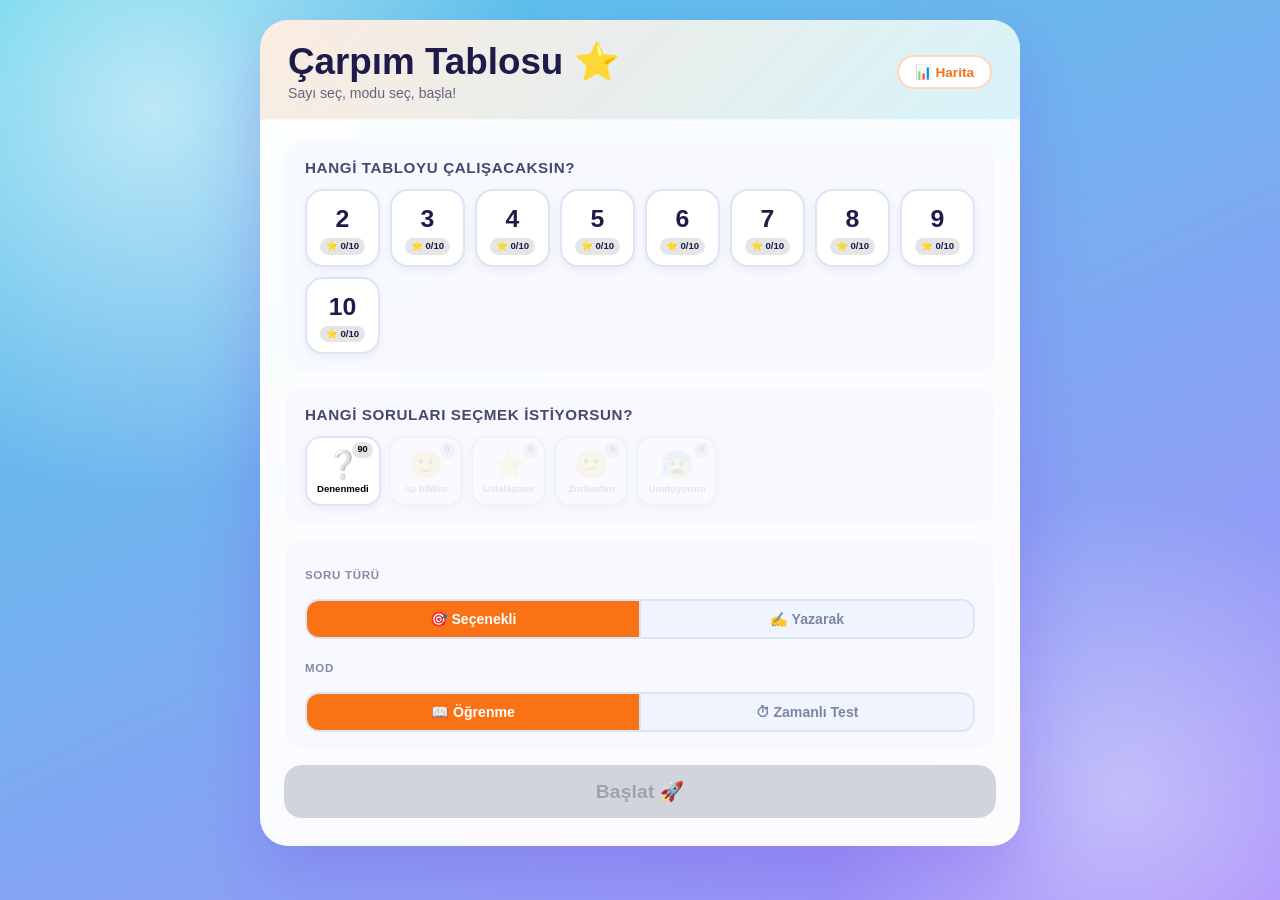
==== commit 8aa91519: "change fronend design." ====
--- a/index.html
+++ b/index.html
@@ -6,14 +6,14 @@
   <title>Çarpım Tablosu</title>
   <style>
     :root {
-      --bg-top: #67e8f9;
-      --bg-bottom: #c4b5fd;
-      --card: rgba(255,255,255,0.93);
+      --bg-top: #4ecde8;
+      --bg-bottom: #a78bfa;
+      --card: rgba(255,255,255,0.96);
       --text: #1e1b4b;
       --accent: #f97316;
-      --shadow: 0 22px 60px rgba(124,58,237,0.24);
       --success: #16a34a;
       --error: #dc2626;
+      --shadow: 0 24px 64px rgba(109,40,217,0.22);
     }
 
     * { box-sizing: border-box; }
@@ -24,285 +24,385 @@
       font-family: "Trebuchet MS", "Comic Sans MS", sans-serif;
       color: var(--text);
       background:
-        radial-gradient(circle at top left, rgba(255,255,255,0.55), transparent 30%),
-        radial-gradient(circle at bottom right, rgba(255,255,255,0.4), transparent 25%),
-        linear-gradient(180deg, var(--bg-top), var(--bg-bottom));
-      display: grid;
-      place-items: center;
-      padding: 16px;
+        radial-gradient(circle at 12% 12%, rgba(255,255,255,0.6) 0%, transparent 28%),
+        radial-gradient(circle at 88% 88%, rgba(255,255,255,0.4) 0%, transparent 22%),
+        linear-gradient(155deg, var(--bg-top) 0%, var(--bg-bottom) 100%);
+      display: flex;
+      justify-content: center;
+      align-items: flex-start;
+      padding: 20px 14px 48px;
       overflow-x: hidden;
     }
 
     .game {
-      width: min(100%, 780px);
-      max-width: 100%;
+      width: min(100%, 760px);
       background: var(--card);
-      border: 4px solid rgba(255,255,255,0.7);
-      border-radius: 32px;
+      border-radius: 28px;
       box-shadow: var(--shadow);
       overflow: hidden;
-      backdrop-filter: blur(8px);
-    }
-
-    .hero {
-      padding: 24px 28px 16px;
-      background: linear-gradient(135deg, rgba(249,115,22,0.18), rgba(103,232,249,0.30));
-    }
-    .hero-top {
+    }
+
+    /* ── Header ─────────────────────────────────── */
+    .header {
+      padding: 22px 28px 18px;
+      background: linear-gradient(135deg, rgba(249,115,22,0.13) 0%, rgba(78,205,232,0.2) 100%);
+      border-bottom: 1.5px solid rgba(255,255,255,0.55);
       display: flex;
+      align-items: center;
       justify-content: space-between;
-      align-items: flex-start;
       gap: 12px;
     }
-    h1 { margin: 0; font-size: clamp(1.8rem, 4vw, 2.6rem); line-height: 1; }
-    .subtitle { margin: 8px 0 0; font-size: 0.98rem; opacity: 0.8; }
-    .nav-link {
-      font: inherit; font-size: 0.88rem; font-weight: 700;
-      color: var(--accent); background: rgba(255,255,255,0.75);
-      border: 2px solid rgba(249,115,22,0.35); border-radius: 999px;
-      padding: 6px 14px; text-decoration: none; white-space: nowrap;
-      transition: background 140ms;
-    }
-    .nav-link:hover { background: white; }
-
-    .content { padding: 20px 28px 28px; display: grid; gap: 16px; }
-
+    .header-left { display: flex; flex-direction: column; gap: 3px; }
+    h1 { margin: 0; font-size: clamp(1.6rem, 4.5vw, 2.3rem); line-height: 1.1; }
+    .tagline { margin: 0; font-size: 0.88rem; opacity: 0.65; }
+
+    .nav-btn {
+      flex-shrink: 0;
+      font: inherit; font-size: 0.85rem; font-weight: 700;
+      color: var(--accent); background: white;
+      border: 2px solid rgba(249,115,22,0.28); border-radius: 999px;
+      padding: 7px 16px; text-decoration: none; white-space: nowrap;
+      transition: background 120ms, border-color 120ms;
+    }
+    .nav-btn:hover { background: #fff7ed; border-color: var(--accent); }
+
+    /* ── Content ─────────────────────────────────── */
+    .content { padding: 20px 24px 28px; display: flex; flex-direction: column; gap: 14px; }
+
+    /* ── Panel ───────────────────────────────────── */
     .panel {
-      background: rgba(255,255,255,0.78);
-      border-radius: 24px;
-      padding: 20px;
-      box-shadow: inset 0 1px 0 rgba(255,255,255,0.9);
-    }
-
+      background: rgba(245,248,255,0.72);
+      border-radius: 20px;
+      padding: 18px 20px;
+      border: 1.5px solid rgba(255,255,255,0.75);
+    }
+
+    .panel-title {
+      font-size: 0.95rem; font-weight: 800; margin: 0 0 13px;
+      color: var(--text); opacity: 0.8; text-transform: uppercase;
+      letter-spacing: 0.04em;
+    }
+
+    /* ── Setup: wrapper (replaces single panel) ──── */
+    #setup-panel { display: flex; flex-direction: column; gap: 14px; }
+    #setup-panel.hidden { display: none !important; }
+
+    /* ── Number buttons ──────────────────────────── */
     .number-grid {
       display: grid;
-      grid-template-columns: repeat(auto-fit, minmax(58px, 1fr));
+      grid-template-columns: repeat(auto-fill, minmax(68px, 1fr));
       gap: 10px;
-      margin-top: 14px;
-    }
-    button { font: inherit; }
+    }
+
     .number-btn {
-      border: 0; border-radius: 16px; padding: 12px 8px;
-      font-size: 1.3rem; font-weight: 700; background: #fff7ed;
-      color: var(--text); cursor: pointer; position: relative;
-      box-shadow: 0 6px 14px rgba(249,115,22,0.18);
-      transition: transform 130ms, box-shadow 130ms, background 130ms;
-    }
-    .number-btn:hover { transform: translateY(-2px); }
-    .number-btn.active { background: var(--accent); color: white; }
+      border: 2.5px solid #dde4f5; border-radius: 18px;
+      padding: 14px 6px 10px;
+      font: inherit; font-size: 1.55rem; font-weight: 800;
+      background: white; color: var(--text); cursor: pointer;
+      position: relative;
+      display: flex; flex-direction: column; align-items: center; gap: 5px;
+      box-shadow: 0 3px 10px rgba(0,0,0,0.06);
+      transition: transform 130ms, border-color 130ms, background 130ms, box-shadow 130ms;
+    }
+    .number-btn:hover { transform: translateY(-3px); border-color: var(--accent); box-shadow: 0 8px 20px rgba(249,115,22,0.18); }
+    .number-btn:focus-visible { outline: 3px solid var(--accent); outline-offset: 2px; }
+    .number-btn.active {
+      background: var(--accent); color: white; border-color: var(--accent);
+      box-shadow: 0 8px 22px rgba(249,115,22,0.38);
+    }
     .mbadge {
-      position: absolute; top: -5px; right: -5px;
-      background: #c2410c; color: white; font-size: 0.58rem;
-      font-weight: 800; border-radius: 999px; padding: 2px 5px; line-height: 1.4;
-    }
-
-    .primary-btn {
-      border: 0; border-radius: 16px; padding: 13px 28px;
-      background: var(--accent); color: white; font-weight: 700; cursor: pointer;
+      font-size: 0.6rem; font-weight: 800; line-height: 1.5;
+      background: rgba(0,0,0,0.1); border-radius: 999px;
+      padding: 1px 6px;
+    }
+    .number-btn.active .mbadge { background: rgba(255,255,255,0.28); }
+
+    /* ── Emoji filter presets ─────────────────────── */
+    .emoji-presets { display: flex; flex-wrap: wrap; gap: 8px; }
+    .emoji-preset-btn {
+      border: 2px solid #dde4f5; border-radius: 16px; padding: 10px 10px 8px;
+      min-width: 74px; background: white; cursor: pointer;
+      font: inherit; font-weight: 700;
+      display: flex; flex-direction: column; align-items: center; gap: 1px;
+      position: relative;
+      box-shadow: 0 3px 8px rgba(0,0,0,0.06);
+      transition: transform 120ms, border-color 120ms, background 120ms;
+    }
+    .emoji-preset-btn:hover:not(:disabled) { transform: translateY(-2px); border-color: var(--accent); }
+    .emoji-preset-btn:disabled { opacity: 0.3; cursor: not-allowed; }
+    .emoji-preset-btn.active { background: var(--accent); color: white; border-color: var(--accent); }
+    .preset-emoji { font-size: 1.7rem; line-height: 1.25; display: block; }
+    .preset-label { font-size: 0.6rem; text-align: center; line-height: 1.3; display: block; }
+    .preset-count {
+      position: absolute; top: 4px; right: 6px;
+      font-size: 0.58rem; font-weight: 800; line-height: 1.5;
+      background: rgba(0,0,0,0.1); border-radius: 999px; padding: 1px 5px;
+    }
+    .emoji-preset-btn.active .preset-count { background: rgba(255,255,255,0.28); }
+
+    /* ── Mode toggles ─────────────────────────────── */
+    .modes-row { display: flex; flex-direction: column; gap: 12px; }
+    .mode-section { display: flex; flex-direction: column; gap: 6px; }
+    .mode-section-label {
+      font-size: 0.72rem; font-weight: 800; opacity: 0.5;
+      text-transform: uppercase; letter-spacing: 0.06em;
+    }
+    .toggle-group {
+      display: flex; border-radius: 14px; overflow: hidden;
+      border: 2px solid #dde4f5; background: #f0f4ff;
+    }
+    .mode-btn {
+      flex: 1; padding: 10px 8px; border: 0; background: transparent;
+      font: inherit; font-size: 0.88rem; font-weight: 700; color: #7c85a2;
+      cursor: pointer; transition: background 120ms, color 120ms;
+    }
+    .mode-btn + .mode-btn { border-left: 2px solid #dde4f5; }
+    .mode-btn.active { background: var(--accent); color: white; }
+    .mode-btn:hover:not(.active) { background: #e4eaff; color: var(--text); }
+    .mode-btn:focus-visible { outline: 3px solid var(--accent); outline-offset: -3px; }
+
+    /* ── Start button ─────────────────────────────── */
+    .start-btn {
+      width: 100%; padding: 15px; border: 0; border-radius: 18px;
+      background: var(--accent); color: white;
+      font: inherit; font-size: 1.2rem; font-weight: 800;
+      cursor: pointer; letter-spacing: 0.01em;
+      box-shadow: 0 8px 24px rgba(249,115,22,0.35);
       transition: transform 130ms, box-shadow 130ms;
     }
-    .primary-btn:hover { transform: translateY(-2px); box-shadow: 0 10px 22px rgba(30,60,80,0.16); }
-    .primary-btn:disabled { background: #ccc; cursor: not-allowed; transform: none; box-shadow: none; }
-
-    .answer-row {
-      display: flex; gap: 12px; flex-wrap: wrap;
-      justify-content: center; margin-top: 16px;
-    }
-
+    .start-btn:hover:not(:disabled) { transform: translateY(-2px); box-shadow: 0 12px 30px rgba(249,115,22,0.45); }
+    .start-btn:disabled { background: #d1d5db; color: #9ca3af; cursor: not-allowed; box-shadow: none; }
+    .start-btn:focus-visible { outline: 3px solid rgba(249,115,22,0.5); outline-offset: 2px; }
+
+    /* ── Quiz panel ───────────────────────────────── */
+    .quiz-header { display: flex; flex-direction: column; gap: 8px; margin-bottom: 14px; }
+
+    .progress-track {
+      background: #e0e7ff; border-radius: 999px; height: 10px; overflow: hidden;
+    }
+    .progress-fill {
+      height: 100%;
+      background: linear-gradient(90deg, #f97316, #fb923c);
+      border-radius: 999px;
+      transition: width 400ms ease;
+      width: 0%;
+    }
+
+    .quiz-stats { display: flex; flex-wrap: wrap; gap: 7px; align-items: center; }
+    .pill {
+      background: #f0f4ff; border-radius: 999px;
+      padding: 5px 13px; font-weight: 700; font-size: 0.84rem; color: var(--text);
+    }
+    .pill.timer-urgent { background: #fee2e2; color: var(--error); }
+
+    /* ── Mini table ───────────────────────────────── */
     .mult-table {
-      display: grid;
-      grid-template-columns: repeat(10, 1fr);
-      gap: 5px;
-      margin: 12px 0 16px;
+      display: grid; grid-template-columns: repeat(10, 1fr); gap: 5px; margin-bottom: 14px;
     }
     .trow {
       display: flex; flex-direction: column; align-items: center; justify-content: center;
       gap: 2px; border-radius: 10px; padding: 7px 2px;
-      font-size: 0.95rem; font-weight: 800; background: #fff7ed; color: var(--text);
-      border: 3px solid transparent; transition: border-color 200ms; min-width: 0; overflow: hidden;
-    }
-    .trow.current { border-color: var(--accent); }
-    .trow-emoji { font-size: 1.2rem; line-height: 1; }
-
-    .quiz-top {
-      display: flex; justify-content: space-between; gap: 10px;
-      flex-wrap: wrap; align-items: center; margin-bottom: 4px;
-    }
-    .pill {
-      background: #fef3c7; border-radius: 999px;
-      padding: 7px 14px; font-weight: 700; font-size: 0.9rem;
-    }
-    .pill.timer-urgent { background: #ffd1d1; color: var(--error); }
-
-    .question {
-      font-size: clamp(2.2rem, 7vw, 3.8rem);
-      text-align: center; font-weight: 800;
-      margin: 4px 0 10px; letter-spacing: 0.04em;
-    }
-    .mc-grid { display: grid; grid-template-columns: repeat(3, 1fr); gap: 12px; }
+      font-size: 0.9rem; font-weight: 800; background: #eef2ff; color: var(--text);
+      border: 2.5px solid transparent; transition: border-color 180ms, background 180ms;
+    }
+    .trow.current { border-color: var(--accent); background: #fff7ed; }
+    .trow-emoji { font-size: 1.1rem; line-height: 1; }
+
+    /* ── Question ─────────────────────────────────── */
+    .question-area { text-align: center; padding: 8px 0 12px; }
+    #question-text {
+      font-size: clamp(2.4rem, 9vw, 4.2rem);
+      font-weight: 800; letter-spacing: 0.03em; line-height: 1.1;
+    }
+
+    /* ── Multiple choice ──────────────────────────── */
+    .mc-grid { display: grid; grid-template-columns: repeat(3, 1fr); gap: 11px; }
     .choice-btn {
-      border: 0; border-radius: 16px; padding: 20px 8px;
-      background: #fff7ed; color: var(--text);
-      font-size: 1.55rem; font-weight: 800; text-align: center;
-      box-shadow: 0 7px 18px rgba(249,115,22,0.16); cursor: pointer;
-      transition: transform 130ms, box-shadow 130ms, background 130ms;
-    }
-    .choice-btn:hover:not(:disabled) { transform: translateY(-3px); background: #fed7aa; }
+      border: 2.5px solid #dde4f5; border-radius: 18px; padding: 20px 8px;
+      background: white; color: var(--text);
+      font: inherit; font-size: 1.55rem; font-weight: 800; text-align: center;
+      cursor: pointer;
+      box-shadow: 0 4px 12px rgba(0,0,0,0.06);
+      transition: transform 130ms, border-color 130ms, background 130ms, box-shadow 130ms;
+    }
+    .choice-btn:hover:not(:disabled) { transform: translateY(-3px); border-color: var(--accent); box-shadow: 0 8px 20px rgba(249,115,22,0.18); }
+    .choice-btn:focus-visible { outline: 3px solid var(--accent); outline-offset: 2px; }
     .choice-btn:disabled { cursor: default; }
-    .choice-btn.correct { background: #dcfce7; color: #15803d; }
-    .choice-btn.wrong   { background: #ffcdd2; color: #c62828; }
-    .choice-btn.reveal  { background: #dcfce7; color: #15803d; }
-
+    .choice-btn.correct { border-color: #16a34a; background: #dcfce7; color: #166534; }
+    .choice-btn.wrong   { border-color: #dc2626; background: #fee2e2; color: #991b1b; }
+    .choice-btn.reveal  { border-color: #16a34a; background: #dcfce7; color: #166534; }
+
+    /* ── Typed answer ─────────────────────────────── */
+    .number-entry {
+      display: flex; flex-direction: column; align-items: center; gap: 11px; margin-top: 14px;
+    }
+    .answer-input {
+      width: 130px; font: inherit; font-size: 2.2rem; font-weight: 800;
+      text-align: center; border: 2.5px solid #dde4f5; border-radius: 18px;
+      padding: 14px 10px; outline: none;
+      box-shadow: 0 4px 12px rgba(0,0,0,0.06);
+      transition: border-color 130ms, background 130ms;
+    }
+    .answer-input:focus { border-color: var(--accent); }
+    .answer-input.correct { border-color: #16a34a; background: #dcfce7; color: #166534; }
+    .answer-input.wrong   { border-color: #dc2626; background: #fee2e2; color: #991b1b; }
+    .submit-answer-btn {
+      padding: 12px 28px; border: 0; border-radius: 14px;
+      background: var(--accent); color: white;
+      font: inherit; font-size: 1rem; font-weight: 800;
+      cursor: pointer; box-shadow: 0 6px 16px rgba(249,115,22,0.3);
+      transition: transform 130ms, box-shadow 130ms;
+    }
+    .submit-answer-btn:hover:not(:disabled) { transform: translateY(-2px); box-shadow: 0 10px 22px rgba(249,115,22,0.38); }
+    .submit-answer-btn:disabled { background: #d1d5db; cursor: not-allowed; box-shadow: none; }
+
+    /* ── Feedback ─────────────────────────────────── */
     .feedback {
-      min-height: 1.8rem; text-align: center;
-      font-size: 1.1rem; font-weight: 700; margin-top: 12px;
-    }
-    .feedback.ok  { color: #15803d; }
-    .feedback.err { color: #c62828; }
-
-    .summary { text-align: center; }
-    .summary strong { font-size: 1.25rem; }
-    .summary p { margin: 8px 0; }
-
-    .emoji-presets { display: flex; flex-wrap: wrap; gap: 8px; margin-top: 14px; }
-    .emoji-preset-btn {
-      position: relative; border: 2px solid transparent; border-radius: 16px;
-      padding: 12px 10px 9px; min-width: 76px; background: #fff7ed; cursor: pointer;
-      font-weight: 700; display: flex; flex-direction: column; align-items: center;
-      gap: 0; transition: transform 130ms, border-color 130ms;
-      box-shadow: 0 4px 10px rgba(249,115,22,0.12);
-    }
-    .emoji-preset-btn:not(:disabled):hover { transform: translateY(-2px); border-color: var(--accent); }
-    .emoji-preset-btn:disabled { opacity: 0.35; cursor: not-allowed; }
-    .emoji-preset-btn.active { background: var(--accent); color: white; }
-    .preset-emoji { font-size: 2rem; line-height: 1.2; display: block; }
-    .preset-label { font-size: 0.62rem; margin-top: 5px; text-align: center; line-height: 1.3; display: block; }
-    .preset-count {
-      position: absolute; top: 5px; right: 7px;
-      font-size: 0.62rem; font-weight: 800;
-      background: rgba(0,0,0,0.12); border-radius: 999px;
-      padding: 1px 5px; line-height: 1.5;
-    }
-
-    .hidden { display: none; }
-
-    .input-mode-bar { display: flex; gap: 8px; margin-top: 12px; }
-    .mode-btn {
-      flex: 1; padding: 8px 10px; border: 2px solid #e2e8f0; border-radius: 12px;
-      background: transparent; font: inherit; font-size: 0.85rem; font-weight: 700;
-      color: #888; cursor: pointer;
-      transition: border-color 130ms, color 130ms, background 130ms;
-    }
-    .mode-btn:hover  { border-color: var(--accent); color: var(--accent); }
-    .mode-btn.active { border-color: var(--accent); color: #fff; background: var(--accent); }
-
-    .number-entry { display: flex; gap: 10px; margin-top: 14px; justify-content: center; align-items: center; }
-    .number-entry.hidden { display: none; }
-    .answer-input {
-      width: 110px; font: inherit; font-size: 2rem; font-weight: 800;
-      text-align: center; border: 3px solid #e2e8f0; border-radius: 16px;
-      padding: 12px 8px; outline: none; transition: border-color 130ms;
-    }
-    .answer-input:focus   { border-color: var(--accent); }
-    .answer-input.correct { border-color: #16a34a; background: #dcfce7; color: #15803d; }
-    .answer-input.wrong   { border-color: #dc2626; background: #fee2e2; color: #dc2626; }
-
+      min-height: 2.2rem; text-align: center;
+      font-size: 1.05rem; font-weight: 800; margin-top: 12px;
+      border-radius: 12px; padding: 7px 12px;
+      transition: background 200ms;
+    }
+    .feedback.ok  { color: #166534; background: #dcfce7; }
+    .feedback.err { color: #991b1b; background: #fee2e2; }
+
+    /* ── Summary ──────────────────────────────────── */
+    #summary-panel { text-align: center; padding: 28px 24px; }
+    #summary-text { font-size: 1.35rem; font-weight: 800; margin: 0 0 10px; }
+    #summary-detail { font-size: 0.95rem; opacity: 0.7; margin: 0 0 22px; }
+    .replay-btn {
+      padding: 14px 36px; border: 0; border-radius: 18px;
+      background: var(--accent); color: white;
+      font: inherit; font-size: 1.05rem; font-weight: 800;
+      cursor: pointer; box-shadow: 0 8px 24px rgba(249,115,22,0.35);
+      transition: transform 130ms, box-shadow 130ms;
+    }
+    .replay-btn:hover { transform: translateY(-2px); box-shadow: 0 12px 30px rgba(249,115,22,0.45); }
+
+    .hidden { display: none !important; }
+
+    /* ── Responsive ───────────────────────────────── */
     @media (max-width: 600px) {
-      body { padding: 10px; }
-      .hero { padding: 16px 12px 10px; }
-      .content { padding: 10px 10px 16px; }
+      body { padding: 12px 10px 36px; }
+      .header { padding: 16px 14px 14px; }
+      .content { padding: 14px 12px 20px; gap: 12px; }
+      .panel { padding: 14px 14px; }
+      .number-grid { grid-template-columns: repeat(auto-fill, minmax(60px, 1fr)); gap: 8px; }
+      .number-btn { font-size: 1.35rem; padding: 12px 6px 8px; }
+      .mc-grid { gap: 8px; }
+      .choice-btn { font-size: 1.25rem; padding: 16px 6px; }
+      #question-text { font-size: clamp(2rem, 9vw, 3.5rem); }
+      .mult-table { gap: 4px; }
+      .trow { font-size: 0.8rem; padding: 6px 2px; }
+      .trow-emoji { font-size: 0.98rem; }
+      .pill { font-size: 0.78rem; padding: 4px 10px; }
+    }
+
+    @media (max-width: 400px) {
+      body { padding: 8px 8px 28px; }
+      .header { padding: 14px 12px 12px; }
+      .content { padding: 10px 10px 16px; gap: 10px; }
       .panel { padding: 12px; }
-      .mc-grid { gap: 8px; }
-      .choice-btn { font-size: 1.15rem; padding: 14px 4px; }
-      .pill { padding: 6px 10px; font-size: 0.82rem; }
-      .question { margin: 4px 0 8px; }
-      .hero-top { gap: 8px; }
-      .nav-link { font-size: 0.78rem; padding: 5px 10px; }
-      .mult-table { grid-template-columns: repeat(5, 1fr); gap: 6px; }
-      .trow { padding: 7px 2px; font-size: 0.88rem; }
-      .trow-emoji { font-size: 1.05rem; }
-    }
-
-    @media (max-width: 400px) {
-      body { padding: 8px; }
-      .hero { padding: 14px 10px 10px; }
-      .content { padding: 8px 8px 14px; }
-      .panel { padding: 10px; }
-      h1 { font-size: 1.6rem; }
-      .hero-top { flex-wrap: wrap; }
-      .nav-link { white-space: normal; }
-      .number-btn { padding: 9px 4px; font-size: 1rem; }
-      .choice-btn { font-size: 0.95rem; padding: 11px 2px; }
-      .mult-table { gap: 4px; }
-      .trow { padding: 6px 1px; font-size: 0.82rem; }
-      .trow-emoji { font-size: 0.9rem; }
+      h1 { font-size: 1.5rem; }
+      .number-grid { grid-template-columns: repeat(auto-fill, minmax(54px, 1fr)); gap: 6px; }
+      .number-btn { font-size: 1.2rem; padding: 10px 4px 6px; border-radius: 14px; }
+      .choice-btn { font-size: 1.05rem; padding: 13px 4px; border-radius: 14px; }
       .mc-grid { gap: 6px; }
+      .mult-table { grid-template-columns: repeat(5, 1fr); gap: 4px; }
     }
   </style>
 </head>
 <body>
 <main class="game">
-  <section class="hero">
-    <div class="hero-top">
-      <h1>Çarpım Tablosu</h1>
-      <div style="display:flex;gap:8px">
-        <a class="nav-link" href="dashboard.html">📊 Harita</a>
+
+  <header class="header">
+    <div class="header-left">
+      <h1>Çarpım Tablosu ⭐</h1>
+      <p class="tagline">Sayı seç, modu seç, başla!</p>
+    </div>
+    <a class="nav-btn" href="dashboard.html">📊 Harita</a>
+  </header>
+
+  <div class="content">
+
+    <!-- ── Setup ────────────────────────────────── -->
+    <div id="setup-panel">
+
+      <div class="panel">
+        <p class="panel-title">Hangi tabloyu çalışacaksın?</p>
+        <div class="number-grid" id="number-grid"></div>
+      </div>
+
+      <div class="panel">
+        <p class="panel-title">Hangi soruları seçmek istiyorsun?</p>
+        <div class="emoji-presets" id="emoji-presets"></div>
+      </div>
+
+      <div class="panel">
+        <div class="modes-row">
+          <div class="mode-section">
+            <p class="mode-section-label">Soru türü</p>
+            <div class="toggle-group">
+              <button class="mode-btn active" id="mode-mc"   type="button">🎯 Seçenekli</button>
+              <button class="mode-btn"        id="mode-type" type="button">✍️ Yazarak</button>
+            </div>
+          </div>
+          <div class="mode-section">
+            <p class="mode-section-label">Mod</p>
+            <div class="toggle-group">
+              <button class="mode-btn active" id="timer-off" type="button">📖 Öğrenme</button>
+              <button class="mode-btn"        id="timer-on"  type="button">⏱ Zamanlı Test</button>
+            </div>
+          </div>
+        </div>
+      </div>
+
+      <button class="start-btn" id="start-btn" type="button" disabled>Başlat 🚀</button>
+
+    </div>
+
+    <!-- ── Quiz ─────────────────────────────────── -->
+    <div class="panel hidden" id="quiz-panel">
+
+      <div class="quiz-header">
+        <div class="progress-track">
+          <div class="progress-fill" id="session-progress" style="width:0%"></div>
+        </div>
+        <div class="quiz-stats">
+          <span class="pill hidden" id="timer-pill">⏱ 0s</span>
+          <span class="pill" id="remaining-pill">Kaldı: 0</span>
+          <span class="pill" id="attempts-pill">Deneme: 0</span>
+          <span class="pill" id="mastered-pill">⭐ 0 / 0</span>
+        </div>
+      </div>
+
+      <div class="mult-table hidden" id="quiz-table"></div>
+
+      <div class="question-area">
+        <div id="question-text"></div>
+      </div>
+
+      <div class="mc-grid" id="mc-grid"></div>
+
+      <div class="number-entry hidden" id="number-entry">
+        <input type="number" id="answer-input" class="answer-input" min="1" max="100" autocomplete="off">
+        <button type="button" class="submit-answer-btn" id="submit-answer-btn">Gönder →</button>
+      </div>
+
+      <div class="feedback" id="feedback"></div>
+
+    </div>
+
+    <!-- ── Summary ───────────────────────────────── -->
+    <div class="panel hidden" id="summary-panel">
+      <p id="summary-text"></p>
+      <p id="summary-detail"></p>
+      <div style="text-align:center">
+        <button class="replay-btn" id="play-again-btn" type="button">Tekrar Oyna 🔄</button>
       </div>
     </div>
-    <p class="subtitle">Sayıları ve modu seç, çalışmaya başla.</p>
-  </section>
-
-  <section class="content">
-
-    <!-- Setup -->
-    <section class="panel" id="setup-panel">
-      <h2>Hangi sayıları çalışmak istiyorsun?</h2>
-      <div class="number-grid" id="number-grid"></div>
-      <h2>Hangi kategoriyi çalışmak istiyorsun?</h2>
-      <div class="emoji-presets" id="emoji-presets"></div>
-      <div class="input-mode-bar">
-        <button class="mode-btn active" id="mode-mc"   type="button">🎯 Seçenekli</button>
-        <button class="mode-btn"        id="mode-type" type="button">✍️ Yazarak</button>
-      </div>
-      <div class="input-mode-bar" style="margin-top:8px">
-        <button class="mode-btn active" id="timer-off" type="button">📖 Öğrenme</button>
-        <button class="mode-btn"        id="timer-on"  type="button">⏱ Zamanlı Test</button>
-      </div>
-      <div class="answer-row">
-        <button class="primary-btn" id="start-btn" type="button" disabled>Başlat</button>
-      </div>
-    </section>
-
-    <!-- Quiz -->
-    <section class="panel hidden" id="quiz-panel">
-      <div class="quiz-top">
-        <div class="pill hidden" id="timer-pill">⏱ 0s</div>
-        <div class="pill" id="remaining-pill">Kaldı: 0</div>
-        <div class="pill" id="attempts-pill">Deneme: 0</div>
-        <div class="pill" id="mastered-pill">⭐ 0 / 0</div>
-      </div>
-
-      <div class="mult-table hidden" id="quiz-table"></div>
-
-      <div class="question" id="question-text"></div>
-      <div class="mc-grid" id="mc-grid"></div>
-      <div class="number-entry hidden" id="number-entry">
-        <input type="number" id="answer-input" class="answer-input" min="1" max="100" autocomplete="off">
-        <button type="button" class="primary-btn" id="submit-answer-btn">Gönder →</button>
-      </div>
-      <div class="feedback" id="feedback"></div>
-    </section>
-
-    <!-- Summary -->
-    <section class="panel summary hidden" id="summary-panel">
-      <p><strong id="summary-text"></strong></p>
-      <p id="summary-detail"></p>
-      <div class="answer-row">
-        <button class="primary-btn" id="play-again-btn" type="button">Tekrar Oyna</button>
-      </div>
-    </section>
-
-  </section>
+
+  </div>
 </main>
 
 <script>
@@ -317,6 +417,7 @@
   const remainingPill   = document.getElementById("remaining-pill");
   const attemptsPill    = document.getElementById("attempts-pill");
   const masteredPill    = document.getElementById("mastered-pill");
+  const sessionProgress = document.getElementById("session-progress");
   const questionText    = document.getElementById("question-text");
   const mcGrid          = document.getElementById("mc-grid");
   const feedback        = document.getElementById("feedback");
@@ -435,7 +536,7 @@
       btn.appendChild(document.createTextNode(n));
       const badge = document.createElement("span");
       badge.className = "mbadge";
-      badge.textContent = `⭐${mastered}`;
+      badge.textContent = `⭐ ${mastered}/10`;
       btn.appendChild(badge);
 
       btn.addEventListener("click", () => {
@@ -500,6 +601,10 @@
     remainingPill.textContent = `Kaldı: ${questionQueue.length}`;
     attemptsPill.textContent  = `Deneme: ${sessionAttempts}`;
     masteredPill.textContent  = `⭐ ${sessionCorrectKeys.size} / ${sessionFacts.length}`;
+    const pct = sessionFacts.length > 0
+      ? Math.round(sessionCorrectKeys.size / sessionFacts.length * 100)
+      : 0;
+    sessionProgress.style.width = `${pct}%`;
   }
 
   function startTimer() {
@@ -587,7 +692,7 @@
       else answerInput.classList.add("correct");
       questionQueue.shift();
       if (next !== "dg") questionQueue.push(currentQuestion);
-      feedback.textContent = "Doğru!";
+      feedback.textContent = "Doğru! 🎉";
       feedback.className = "feedback ok";
     } else {
       playFeedback(false);
@@ -712,6 +817,7 @@
     setupPanel.classList.add("hidden");
     summaryPanel.classList.add("hidden");
     quizPanel.classList.remove("hidden");
+    sessionProgress.style.width = "0%";
 
     if (filterStates.size === 0 && selectedNumbers.size === 1) {
       quizTable.classList.remove("hidden");
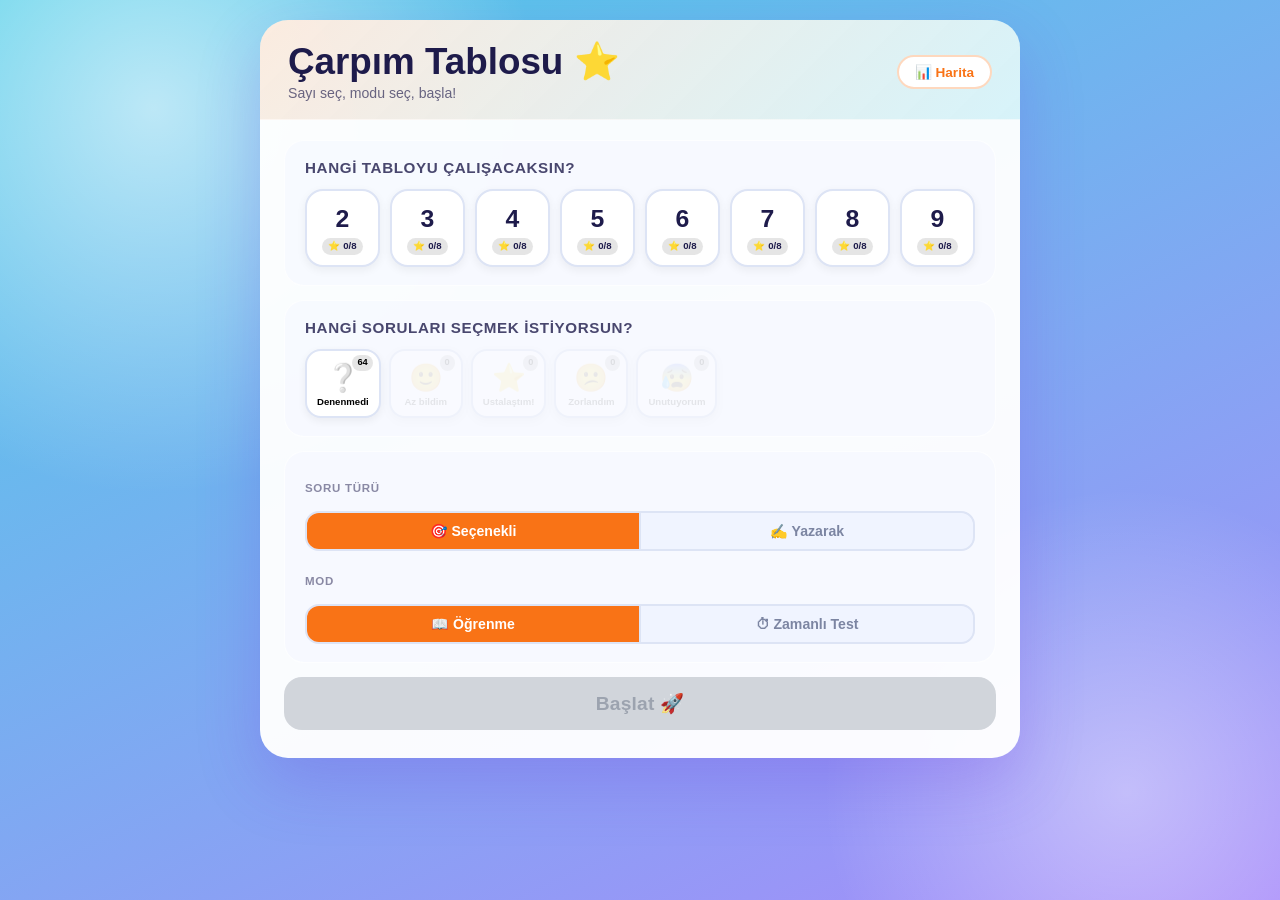
==== commit b1d1320b: "remove 10 and 1 from the multiplication quiz, so that it focuses on 2-9 only. This simplifies the le" ====
--- a/index.html
+++ b/index.html
@@ -175,10 +175,27 @@
     .start-btn:focus-visible { outline: 3px solid rgba(249,115,22,0.5); outline-offset: 2px; }
 
     /* ── Quiz panel ───────────────────────────────── */
-    .quiz-header { display: flex; flex-direction: column; gap: 8px; margin-bottom: 14px; }
+    .quiz-header { display: flex; flex-direction: column; gap: 10px; margin-bottom: 16px; }
+
+    .quiz-header-top {
+      display: flex; align-items: center; justify-content: space-between; gap: 10px;
+    }
+
+    .quiz-score-display {
+      display: flex; align-items: baseline; gap: 3px; line-height: 1;
+    }
+    .qs-num  { font-size: 2.1rem; font-weight: 800; color: var(--accent); }
+    .qs-slash { font-size: 1.4rem; font-weight: 700; opacity: 0.35; margin: 0 1px; }
+    .qs-total { font-size: 1.4rem; font-weight: 800; opacity: 0.55; }
+    .qs-unit  {
+      font-size: 0.78rem; font-weight: 700; opacity: 0.5;
+      align-self: flex-end; padding-bottom: 4px; margin-left: 5px;
+    }
+
+    .quiz-header-actions { display: flex; align-items: center; gap: 7px; }
 
     .progress-track {
-      background: #e0e7ff; border-radius: 999px; height: 10px; overflow: hidden;
+      background: #e0e7ff; border-radius: 999px; height: 12px; overflow: hidden;
     }
     .progress-fill {
       height: 100%;
@@ -188,7 +205,18 @@
       width: 0%;
     }
 
-    .quiz-stats { display: flex; flex-wrap: wrap; gap: 7px; align-items: center; }
+    .quiz-sub { font-size: 0.78rem; font-weight: 700; color: #aab2cc; }
+
+    .exit-btn {
+      flex-shrink: 0;
+      font: inherit; font-size: 0.8rem; font-weight: 700;
+      color: #9ca3af; background: transparent;
+      border: 2px solid #e0e7ff; border-radius: 999px;
+      padding: 5px 12px; cursor: pointer; white-space: nowrap;
+      transition: border-color 120ms, color 120ms, background 120ms;
+    }
+    .exit-btn:hover { border-color: #dc2626; color: #dc2626; background: #fff5f5; }
+    .exit-btn:focus-visible { outline: 3px solid rgba(220,38,38,0.3); outline-offset: 2px; }
     .pill {
       background: #f0f4ff; border-radius: 999px;
       padding: 5px 13px; font-weight: 700; font-size: 0.84rem; color: var(--text);
@@ -197,7 +225,7 @@
 
     /* ── Mini table ───────────────────────────────── */
     .mult-table {
-      display: grid; grid-template-columns: repeat(10, 1fr); gap: 5px; margin-bottom: 14px;
+      display: grid; grid-template-columns: repeat(8, 1fr); gap: 5px; margin-bottom: 14px;
     }
     .trow {
       display: flex; flex-direction: column; align-items: center; justify-content: center;
@@ -365,15 +393,25 @@
     <div class="panel hidden" id="quiz-panel">
 
       <div class="quiz-header">
+        <div class="quiz-header-top">
+          <div class="quiz-score-display">
+            <span class="qs-num" id="mastered-pill">0</span>
+            <span class="qs-slash">/</span>
+            <span class="qs-total" id="score-total-el">0</span>
+            <span class="qs-unit">doğru</span>
+          </div>
+          <div class="quiz-header-actions">
+            <span class="pill hidden" id="timer-pill">⏱ 0s</span>
+            <button type="button" class="exit-btn" id="exit-btn">✕ Çık</button>
+          </div>
+        </div>
         <div class="progress-track">
           <div class="progress-fill" id="session-progress" style="width:0%"></div>
         </div>
-        <div class="quiz-stats">
-          <span class="pill hidden" id="timer-pill">⏱ 0s</span>
-          <span class="pill" id="remaining-pill">Kaldı: 0</span>
-          <span class="pill" id="attempts-pill">Deneme: 0</span>
-          <span class="pill" id="mastered-pill">⭐ 0 / 0</span>
+        <div class="quiz-sub">
+          <span id="attempts-pill">0 deneme</span>
         </div>
+        <span class="hidden" id="remaining-pill"></span>
       </div>
 
       <div class="mult-table hidden" id="quiz-table"></div>
@@ -430,6 +468,8 @@
   const numberEntry     = document.getElementById("number-entry");
   const answerInput     = document.getElementById("answer-input");
   const submitAnswerBtn = document.getElementById("submit-answer-btn");
+  const exitBtn         = document.getElementById("exit-btn");
+  const scoreTotalEl    = document.getElementById("score-total-el");
 
   const STORAGE_KEY = "multiply_learn_states";
   const STATE_EMOJI = { n: "❔", lg: "🙂", dg: "⭐", or: "😕", rd: "😰" };
@@ -493,7 +533,7 @@
   function renderTable(n) {
     const d = loadData();
     quizTable.innerHTML = "";
-    for (let m = 1; m <= 10; m++) {
+    for (let m = 2; m <= 9; m++) {
       const row = document.createElement("div");
       row.className = "trow";
       row.dataset.m = m;
@@ -523,20 +563,20 @@
   function buildNumberButtons() {
     numberGrid.innerHTML = "";
     const d = loadData();
-    for (let n = 2; n <= 10; n++) {
+    for (let n = 2; n <= 9; n++) {
       const btn = document.createElement("button");
       btn.type = "button";
       btn.className = "number-btn";
       btn.dataset.n = n;
 
       let mastered = 0;
-      for (let m = 1; m <= 10; m++)
+      for (let m = 2; m <= 9; m++)
         if (getState(d, n, m) === "dg") mastered++;
 
       btn.appendChild(document.createTextNode(n));
       const badge = document.createElement("span");
       badge.className = "mbadge";
-      badge.textContent = `⭐ ${mastered}/10`;
+      badge.textContent = `⭐ ${mastered}/8`;
       btn.appendChild(badge);
 
       btn.addEventListener("click", () => {
@@ -554,12 +594,13 @@
     const container = document.getElementById("emoji-presets");
     const d = loadData();
     container.innerHTML = "";
-    const numsToCount = selectedNumbers.size > 0 ? [...selectedNumbers] : [2,3,4,5,6,7,8,9,10];
+    const numsToCount = selectedNumbers.size > 0 ? [...selectedNumbers] : [2,3,4,5,6,7,8,9];
     ["n","lg","dg","or","rd"].forEach(state => {
       let count = 0;
       for (const n of numsToCount)
-        for (let m = 1; m <= 10; m++)
+        for (let m = 2; m <= 9; m++)
           if (getState(d, n, m) === state) count++;
+      if (count === 0) filterStates.delete(state);
       const btn = document.createElement("button");
       btn.type = "button";
       btn.className = "emoji-preset-btn";
@@ -569,19 +610,19 @@
       btn.addEventListener("click", () => {
         if (filterStates.has(state)) filterStates.delete(state);
         else filterStates.add(state);
-        startBtn.disabled = selectedNumbers.size === 0 && filterStates.size === 0;
         buildEmojiPresets();
       });
       container.appendChild(btn);
     });
+    startBtn.disabled = selectedNumbers.size === 0 && filterStates.size === 0;
   }
 
   function buildQueue() {
     const d = loadData();
     const groups = { rd: [], or: [], n: [], lg: [], dg: [] };
-    for (let n = 2; n <= 10; n++) {
+    for (let n = 2; n <= 9; n++) {
       if (selectedNumbers.size > 0 && !selectedNumbers.has(n)) continue;
-      for (let m = 1; m <= 10; m++) {
+      for (let m = 2; m <= 9; m++) {
         const st = getState(d, n, m);
         if (st === "dg" && !filterStates.has("dg")) continue;
         if (filterStates.size > 0 && !filterStates.has(st)) continue;
@@ -598,9 +639,9 @@
   }
 
   function updatePills() {
-    remainingPill.textContent = `Kaldı: ${questionQueue.length}`;
-    attemptsPill.textContent  = `Deneme: ${sessionAttempts}`;
-    masteredPill.textContent  = `⭐ ${sessionCorrectKeys.size} / ${sessionFacts.length}`;
+    masteredPill.textContent  = `${sessionCorrectKeys.size}`;
+    scoreTotalEl.textContent  = `${sessionFacts.length}`;
+    attemptsPill.textContent  = `${sessionAttempts} deneme`;
     const pct = sessionFacts.length > 0
       ? Math.round(sessionCorrectKeys.size / sessionFacts.length * 100)
       : 0;
@@ -682,6 +723,7 @@
     const next  = nextState(prev, isCorrect);
 
     d[stateKey(n, m)] = next;
+    if (m >= 2) d[stateKey(m, n)] = next;
     saveData(d);
     updateTableRow(m);
 
@@ -691,7 +733,7 @@
       if (btn) btn.classList.add("correct");
       else answerInput.classList.add("correct");
       questionQueue.shift();
-      if (next !== "dg") questionQueue.push(currentQuestion);
+      if (timerMode && next !== "dg") questionQueue.push(currentQuestion);
       feedback.textContent = "Doğru! 🎉";
       feedback.className = "feedback ok";
     } else {
@@ -818,6 +860,7 @@
     summaryPanel.classList.add("hidden");
     quizPanel.classList.remove("hidden");
     sessionProgress.style.width = "0%";
+    scoreTotalEl.textContent = `${sessionFacts.length}`;
 
     if (filterStates.size === 0 && selectedNumbers.size === 1) {
       quizTable.classList.remove("hidden");
@@ -859,7 +902,7 @@
       const allMastered = filterStates.size > 0
         ? true
         : [...selectedNumbers].every(n =>
-            [...Array(10)].every((_, i) => getState(d, n, i + 1) === "dg")
+            [...Array(8)].every((_, i) => getState(d, n, i + 2) === "dg")
           );
       if (allMastered) {
         const label = filterStates.size > 0
@@ -877,6 +920,21 @@
     }
   }
 
+  exitBtn.addEventListener("click", () => {
+    if (!gameActive) return;
+    gameActive = false;
+    clearInterval(timerInterval);
+    timerInterval = null;
+    quizPanel.classList.add("hidden");
+    summaryPanel.classList.add("hidden");
+    setupPanel.classList.remove("hidden");
+    selectedNumbers.clear();
+    filterStates.clear();
+    startBtn.disabled = true;
+    buildNumberButtons();
+    buildEmojiPresets();
+  });
+
   modeMC    .addEventListener("click", () => { inputMode = "mc";   modeMC.classList.add("active");     modeType.classList.remove("active"); });
   modeType  .addEventListener("click", () => { inputMode = "type"; modeType.classList.add("active");   modeMC.classList.remove("active"); });
   timerOffBtn.addEventListener("click", () => { timerMode = false; timerOffBtn.classList.add("active"); timerOnBtn.classList.remove("active"); });
